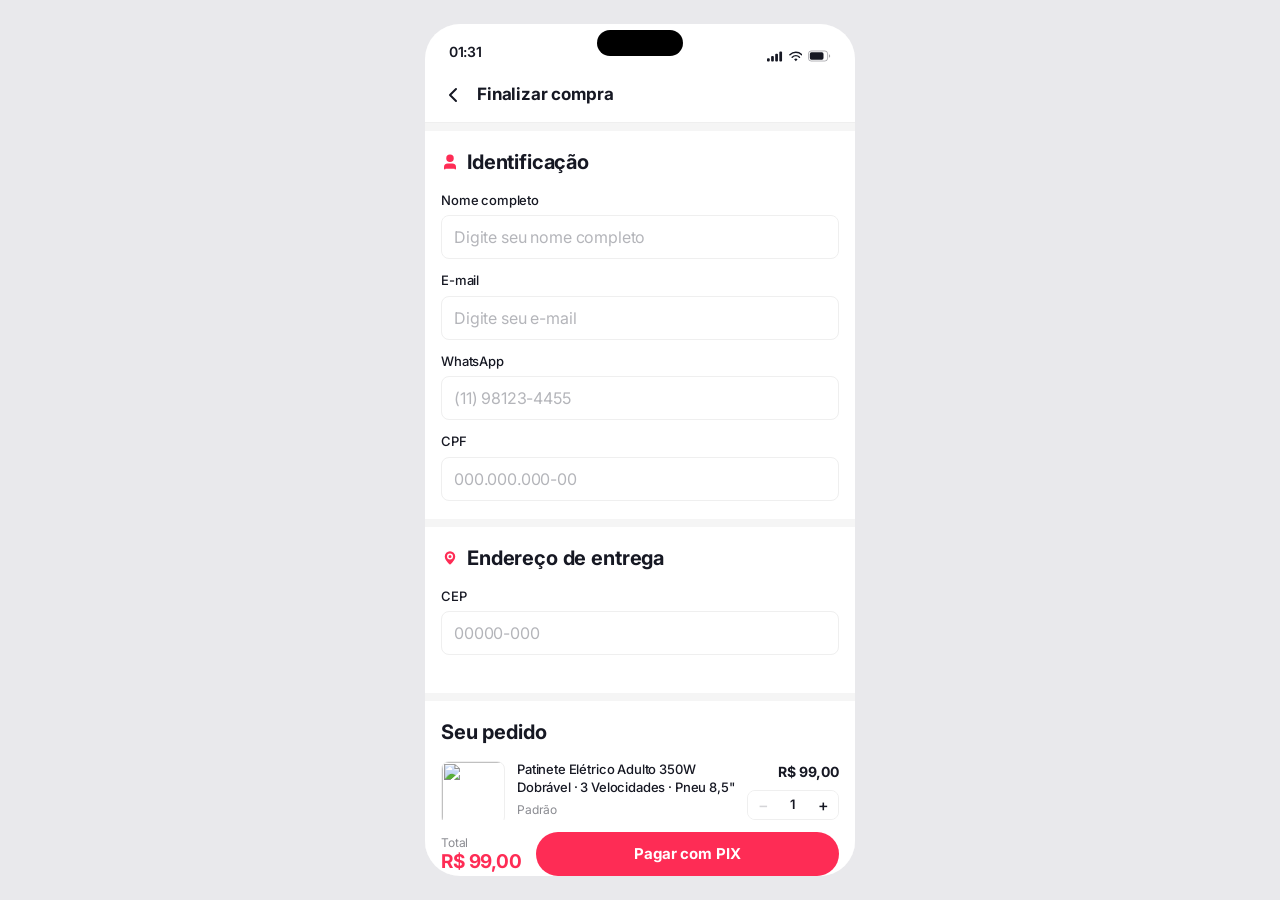
==== checkout.html @ 83845e24 "Add files via upload" ====
<!DOCTYPE html>
<html lang="pt-BR">
<head>
  <meta charset="UTF-8">
  <meta name="viewport" content="width=device-width, initial-scale=1.0, viewport-fit=cover">
  <meta name="theme-color" content="#ffffff">
  <title>Finalizar Compra - TikTok Shop</title>

  <link rel="preconnect" href="https://fonts.googleapis.com">
  <link rel="preconnect" href="https://fonts.gstatic.com" crossorigin>
  <link href="https://fonts.googleapis.com/css2?family=Inter:opsz,wght@14..32,400..800&display=swap" rel="stylesheet">

  <style>
    /* Tailwind CSS Embutido */
    @layer properties{@supports (((-webkit-hyphens:none)) and (not (margin-trim:inline))) or ((-moz-orient:inline) and (not (color:rgb(from red r g b)))){*,:before,:after,::backdrop{--tw-translate-x:0;--tw-translate-y:0;--tw-translate-z:0;--tw-rotate-x:initial;--tw-rotate-y:initial;--tw-rotate-z:initial;--tw-skew-x:initial;--tw-skew-y:initial;--tw-scroll-snap-strictness:proximity;--tw-space-y-reverse:0;--tw-divide-y-reverse:0;--tw-border-style:solid;--tw-gradient-position:initial;--tw-gradient-from:#0000;--tw-gradient-via:#0000;--tw-gradient-to:#0000;--tw-gradient-stops:initial;--tw-gradient-via-stops:initial;--tw-gradient-from-position:0%;--tw-gradient-via-position:50%;--tw-gradient-to-position:100%;--tw-leading:initial;--tw-font-weight:initial;--tw-tracking:initial;--tw-ordinal:initial;--tw-slashed-zero:initial;--tw-numeric-figure:initial;--tw-numeric-spacing:initial;--tw-numeric-fraction:initial;--tw-shadow:0 0 #0000;--tw-shadow-color:initial;--tw-shadow-alpha:100%;--tw-inset-shadow:0 0 #0000;--tw-inset-shadow-color:initial;--tw-inset-shadow-alpha:100%;--tw-ring-color:initial;--tw-ring-shadow:0 0 #0000;--tw-inset-ring-color:initial;--tw-ring-inset:initial;--tw-ring-offset-width:0px;--tw-ring-offset-color:#fff;--tw-ring-offset-shadow:0 0 #0000;--tw-outline-style:solid;--tw-blur:initial;--tw-brightness:initial;--tw-contrast:initial;--tw-grayscale:initial;--tw-hue-rotate:initial;--tw-invert:initial;--tw-opacity:initial;--tw-saturate:initial;--tw-sepia:initial;--tw-drop-shadow:initial;--tw-drop-shadow-color:initial;--tw-drop-shadow-alpha:100%;--tw-drop-shadow-size:initial}}}@layer theme{:root,:host{--font-sans:"Inter", -apple-system, BlinkMacSystemFont, "Segoe UI", Roboto, "Helvetica Neue", Arial, sans-serif;--font-mono:ui-monospace, SFMono-Regular, Menlo, Monaco, Consolas, "Liberation Mono", "Courier New", monospace;--color-black:#000;--color-white:#fff;--spacing:.25rem;--text-xs:.75rem;--text-xs--line-height:calc(1 / .75);--text-sm:.875rem;--text-sm--line-height:calc(1.25 / .875);--font-weight-normal:400;--font-weight-medium:500;--font-weight-semibold:600;--font-weight-bold:700;--font-weight-extrabold:800;--tracking-tight:-.025em;--tracking-wide:.025em;--leading-tight:1.25;--leading-snug:1.375;--leading-relaxed:1.625;--radius-sm:.25rem;--radius-md:.375rem;--radius-lg:.5rem;--radius-xl:.75rem;--radius-2xl:1rem;--default-transition-duration:.15s;--default-transition-timing-function:cubic-bezier(.4, 0, .2, 1);--default-font-family:var(--font-sans);--default-mono-font-family:var(--font-mono);--color-ink:#161823;--color-ink-soft:#56575f;--color-muted:#8a8b91;--color-faint:#b4b5ba;--color-line:#efefef;--color-canvas:#f5f5f5;--color-brand:#fe2c55;--color-brand-soft:#fff0f3;--color-brand-hot:#ff6b00;--color-cyan:#25f4ee;--color-shell:#e9e9ec;--color-teal:#12b5a0;--color-teal-deep:#0b7c6f;--color-gold:#ffbe00;--color-night:#121214;--color-night-soft:#1d1d20;--color-night-line:#2b2b2f;--color-night-muted:#a1a1a8;--color-night-warm:#1a1416;--color-control:#d5d5d8;--color-skeleton:#ececee;--color-brand-track:#ffe0e6;--color-pix:#32bcad;--color-relogio:#ffa726;--color-copiado:#00b159;--color-verde:#16a34a;--color-campo-ok:#eef4ff;--color-campo-ok-borda:#c7d7f5;--color-oferta-de:#9a9a9a;--color-selo:#007bff;--font-sistema:-apple-system, BlinkMacSystemFont, "Segoe UI", Roboto, Helvetica, Arial, sans-serif}}@layer base{*,:after,:before,::backdrop{box-sizing:border-box;border:0 solid;margin:0;padding:0}::file-selector-button{box-sizing:border-box;border:0 solid;margin:0;padding:0}html,:host{-webkit-text-size-adjust:100%;tab-size:4;line-height:1.5;font-family:var(--default-font-family,-apple-system, BlinkMacSystemFont, "Segoe UI", Roboto, "Helvetica Neue", "Noto Sans", Arial, sans-serif, "Apple Color Emoji", "Segoe UI Emoji", "Segoe UI Symbol", "Noto Color Emoji");font-feature-settings:var(--default-font-feature-settings,normal);font-variation-settings:var(--default-font-variation-settings,normal);-webkit-tap-highlight-color:transparent}hr{height:0;color:inherit;border-top-width:1px}abbr:where([title]){-webkit-text-decoration:underline dotted;text-decoration:underline dotted}h1,h2,h3,h4,h5,h6{font-size:inherit;font-weight:inherit}a{color:inherit;-webkit-text-decoration:inherit;text-decoration:inherit}b,strong{font-weight:bolder}code,kbd,samp,pre{font-family:var(--default-mono-font-family,ui-monospace, SFMono-Regular, Menlo, Monaco, Consolas, "Liberation Mono", "Courier New", monospace);font-size:1em}small{font-size:80%}sub,sup{vertical-align:baseline;font-size:75%;line-height:0;position:relative}sub{bottom:-.25em}sup{top:-.5em}table{text-indent:0;border-color:inherit;border-collapse:collapse}:-moz-focusring:where(:not(iframe)){outline:auto}progress{vertical-align:baseline}summary{display:list-item}ol,ul,menu{list-style:none}img,svg,video,canvas,audio,iframe,embed,object{vertical-align:middle;display:block}img,video{max-width:100%;height:auto}button,input,select,optgroup,textarea{font:inherit;font-feature-settings:inherit;font-variation-settings:inherit;letter-spacing:inherit;color:inherit;opacity:1;background-color:#0000;border-radius:0}::file-selector-button{font:inherit;font-feature-settings:inherit;font-variation-settings:inherit;letter-spacing:inherit;color:inherit;opacity:1;background-color:#0000;border-radius:0}:where(select:is([multiple],[size])) optgroup{font-weight:bolder}:where(select:is([multiple],[size])) optgroup option{padding-inline-start:20px}::file-selector-button{margin-inline-end:4px}::placeholder{opacity:1}@supports (not ((-webkit-appearance:-apple-pay-button))) or (contain-intrinsic-size:1px){::placeholder{color:currentcolor}@supports (color:color-mix(in lab, red, red)){::placeholder{color:color-mix(in oklab, currentcolor 50%, transparent)}}}textarea{resize:vertical}::-webkit-search-decoration{-webkit-appearance:none}::-webkit-date-and-time-value{min-height:1lh;text-align:inherit}::-webkit-datetime-edit{display:inline-flex}::-webkit-datetime-edit-fields-wrapper{padding:0}::-webkit-datetime-edit{padding-block:0}::-webkit-datetime-edit-year-field{padding-block:0}::-webkit-datetime-edit-month-field{padding-block:0}::-webkit-datetime-edit-day-field{padding-block:0}::-webkit-datetime-edit-hour-field{padding-block:0}::-webkit-datetime-edit-minute-field{padding-block:0}::-webkit-datetime-edit-second-field{padding-block:0}::-webkit-datetime-edit-millisecond-field{padding-block:0}::-webkit-datetime-edit-meridiem-field{padding-block:0}::-webkit-calendar-picker-indicator{line-height:1}:-moz-ui-invalid{box-shadow:none}button,input:where([type=button],[type=reset],[type=submit]){appearance:button}::file-selector-button{appearance:button}::-webkit-inner-spin-button{height:auto}::-webkit-outer-spin-button{height:auto}[hidden]:where(:not([hidden=until-found])){display:none!important}*{-webkit-tap-highlight-color:transparent}html{touch-action:manipulation}html,body,#root{height:100%}body{background:var(--color-shell);color:var(--color-ink);font-family:var(--font-sans);letter-spacing:-.011em;-webkit-font-smoothing:antialiased;overscroll-behavior-y:none;margin:0;font-size:14px}button{font:inherit;color:inherit;cursor:pointer;background:0 0;border:0;padding:0}input{font:inherit;color:inherit}img{background-color:var(--color-canvas);max-width:100%;display:block}}@layer components;@layer utilities{.pointer-events-none{pointer-events:none}.absolute{position:absolute}.relative{position:relative}.sticky{position:sticky}.inset-0{inset:0}.inset-x-0{inset-inline:0}.-top-4{top:calc(var(--spacing) * -4)}.top-0{top:0}.top-1\.5{top:calc(var(--spacing) * 1.5)}.top-1\/2{top:50%}.top-3{top:calc(var(--spacing) * 3)}.-right-3{right:calc(var(--spacing) * -3)}.right-0{right:0}.right-2{right:calc(var(--spacing) * 2)}.right-2\.5{right:calc(var(--spacing) * 2.5)}.right-3{right:calc(var(--spacing) * 3)}.right-4{right:calc(var(--spacing) * 4)}.bottom-0{bottom:0}.bottom-1\.5{bottom:calc(var(--spacing) * 1.5)}.bottom-2{bottom:calc(var(--spacing) * 2)}.bottom-2\.5{bottom:calc(var(--spacing) * 2.5)}.bottom-5{bottom:calc(var(--spacing) * 5)}.bottom-28{bottom:calc(var(--spacing) * 28)}.left-0{left:0}.left-1\.5{left:calc(var(--spacing) * 1.5)}.left-1\/2{left:50%}.left-2{left:calc(var(--spacing) * 2)}.left-2\.5{left:calc(var(--spacing) * 2.5)}.z-10{z-index:10}.z-20{z-index:20}.z-30{z-index:30}.z-40{z-index:40}.z-50{z-index:50}.z-\[60\]{z-index:60}.-mx-3{margin-inline:calc(var(--spacing) * -3)}.mx-auto{margin-inline:auto}.my-3\.5{margin-block:calc(var(--spacing) * 3.5)}.-mt-1\.5{margin-top:calc(var(--spacing) * -1.5)}.-mt-2{margin-top:calc(var(--spacing) * -2)}.mt-0\.5{margin-top:calc(var(--spacing) * .5)}.mt-1{margin-top:var(--spacing)}.mt-1\.5{margin-top:calc(var(--spacing) * 1.5)}.mt-2{margin-top:calc(var(--spacing) * 2)}.mt-2\.5{margin-top:calc(var(--spacing) * 2.5)}.mt-3{margin-top:calc(var(--spacing) * 3)}.mt-4{margin-top:calc(var(--spacing) * 4)}.mt-5{margin-top:calc(var(--spacing) * 5)}.mt-6{margin-top:calc(var(--spacing) * 6)}.mt-\[3px\]{margin-top:3px}.mt-\[5px\]{margin-top:5px}.mt-\[11px\]{margin-top:11px}.mt-px{margin-top:1px}.mr-6{margin-right:calc(var(--spacing) * 6)}.mr-px{margin-right:1px}.mb-0\.5{margin-bottom:calc(var(--spacing) * .5)}.mb-2{margin-bottom:calc(var(--spacing) * 2)}.mb-3{margin-bottom:calc(var(--spacing) * 3)}.mb-3\.5{margin-bottom:calc(var(--spacing) * 3.5)}.mb-4{margin-bottom:calc(var(--spacing) * 4)}.mb-\[3px\]{margin-bottom:3px}.mb-\[5px\]{margin-bottom:5px}.mb-\[11px\]{margin-bottom:11px}.mb-\[18px\]{margin-bottom:18px}.mb-\[22px\]{margin-bottom:22px}.-ml-1{margin-left:calc(var(--spacing) * -1)}.ml-1{margin-left:var(--spacing)}.ml-auto{margin-left:auto}.no-scrollbar{scrollbar-width:none}.no-scrollbar::-webkit-scrollbar{display:none}.line-clamp-1{-webkit-line-clamp:1;-webkit-box-orient:vertical;display:-webkit-box;overflow:hidden}.line-clamp-2{-webkit-line-clamp:2;-webkit-box-orient:vertical;display:-webkit-box;overflow:hidden}.line-clamp-3{-webkit-line-clamp:3;-webkit-box-orient:vertical;display:-webkit-box;overflow:hidden}.block{display:block}.flex{display:flex}.grid{display:grid}.hidden{display:none}.inline{display:inline}.inline-block{display:inline-block}.inline-flex{display:inline-flex}.aspect-square{aspect-ratio:1}.size-2\.5{width:calc(var(--spacing) * 2.5);height:calc(var(--spacing) * 2.5)}.size-3{width:calc(var(--spacing) * 3);height:calc(var(--spacing) * 3)}.size-3\.5{width:calc(var(--spacing) * 3.5);height:calc(var(--spacing) * 3.5)}.size-5{width:calc(var(--spacing) * 5);height:calc(var(--spacing) * 5)}.size-6{width:calc(var(--spacing) * 6);height:calc(var(--spacing) * 6)}.size-7{width:calc(var(--spacing) * 7);height:calc(var(--spacing) * 7)}.size-8{width:calc(var(--spacing) * 8);height:calc(var(--spacing) * 8)}.size-9{width:calc(var(--spacing) * 9);height:calc(var(--spacing) * 9)}.size-12{width:calc(var(--spacing) * 12);height:calc(var(--spacing) * 12)}.size-16{width:calc(var(--spacing) * 16);height:calc(var(--spacing) * 16)}.size-\[64px\]{width:64px;height:64px}.size-\[72px\]{width:72px;height:72px}.size-\[86px\]{width:86px;height:86px}.size-\[92px\]{width:92px;height:92px}.size-full{width:100%;height:100%}.h-tela{height:100dvh}@supports not (height:100dvh){.h-tela{height:100vh}}.h-1{height:var(--spacing)}.h-2{height:calc(var(--spacing) * 2)}.h-3{height:calc(var(--spacing) * 3)}.h-4{height:calc(var(--spacing) * 4)}.h-6{height:calc(var(--spacing) * 6)}.h-8{height:calc(var(--spacing) * 8)}.h-10{height:calc(var(--spacing) * 10)}.h-11{height:calc(var(--spacing) * 11)}.h-\[18px\]{height:18px}.h-\[26px\]{height:26px}.h-\[30px\]{height:30px}.h-\[44px\]{height:44px}.h-\[52px\]{height:52px}.h-\[124px\]{height:124px}.h-auto{height:auto}.h-full{height:100%}.h-px{height:1px}.max-h-full{max-height:100%}.min-h-0{min-height:0}.min-h-3\.5{min-height:calc(var(--spacing) * 3.5)}.min-h-full{min-height:100%}.w-1{width:var(--spacing)}.w-1\/3{width:33.3333%}.w-2\/5{width:40%}.w-3\.5{width:calc(var(--spacing) * 3.5)}.w-3\/5{width:60%}.w-4\/5{width:80%}.w-7{width:calc(var(--spacing) * 7)}.w-9{width:calc(var(--spacing) * 9)}.w-14{width:calc(var(--spacing) * 14)}.w-16{width:calc(var(--spacing) * 16)}.w-28{width:calc(var(--spacing) * 28)}.w-\[18px\]{width:18px}.w-\[30px\]{width:30px}.w-\[44\%\]{width:44%}.w-\[64\%\]{width:64%}.w-\[76px\]{width:76px}.w-\[84px\]{width:84px}.w-\[86px\]{width:86px}.w-\[104px\]{width:104px}.w-\[106px\]{width:106px}.w-\[112px\]{width:112px}.w-\[148px\]{width:148px}.w-auto{width:auto}.w-full{width:100%}.max-w-\[80\%\]{max-width:80%}.max-w-\[430px\]{max-width:430px}.min-w-0{min-width:0}.min-w-9{min-width:calc(var(--spacing) * 9)}.min-w-11{min-width:calc(var(--spacing) * 11)}.min-w-\[120px\]{min-width:120px}.flex-1{flex:1}.shrink-0{flex-shrink:0}.table-fixed{table-layout:fixed}.border-collapse{border-collapse:collapse}.-translate-x-1\/2{--tw-translate-x:calc(calc(1 / 2 * 100%) * -1);translate:var(--tw-translate-x) var(--tw-translate-y)}.-translate-x-full{--tw-translate-x:-100%;translate:var(--tw-translate-x) var(--tw-translate-y)}.-translate-y-1\/2{--tw-translate-y:calc(calc(1 / 2 * 100%) * -1);translate:var(--tw-translate-x) var(--tw-translate-y)}.rotate-180{rotate:180deg}.press{transition:transform .12s ease-out,opacity .12s ease-out}.press:active{opacity:.9;transform:scale(.97)}.press-soft{transition:transform .12s ease-out,opacity .12s ease-out}.press-soft:active{opacity:.94;transform:scale(.99)}.transform{transform:var(--tw-rotate-x,) var(--tw-rotate-y,) var(--tw-rotate-z,) var(--tw-skew-x,) var(--tw-skew-y,)}.animate-fade-in{animation:.2s ease-out fade-in}.animate-giro{animation:.9s linear infinite giro}.animate-sheet-in{animation:.26s cubic-bezier(.32,.72,0,1) sheet-in}.animate-shimmer{animation:1.4s infinite shimmer}.animate-toast-in{animation:.2s cubic-bezier(.32,.72,0,1) toast-in}.cursor-grab{cursor:grab}.touch-none{touch-action:none}.resize{resize:both}.snap-x{scroll-snap-type:x var(--tw-scroll-snap-strictness)}.snap-mandatory{--tw-scroll-snap-strictness:mandatory}.snap-center{scroll-snap-align:center}.grid-cols-2{grid-template-columns:repeat(2,minmax(0,1fr))}.flex-col{flex-direction:column}.flex-wrap{flex-wrap:wrap}.place-items-center{place-items:center}.items-baseline{align-items:baseline}.items-center{align-items:center}.items-end{align-items:flex-end}.items-start{align-items:flex-start}.items-stretch{align-items:stretch}.justify-between{justify-content:space-between}.justify-center{justify-content:center}.justify-end{justify-content:flex-end}.gap-0\.5{gap:calc(var(--spacing) * .5)}.gap-1{gap:var(--spacing)}.gap-1\.5{gap:calc(var(--spacing) * 1.5)}.gap-2{gap:calc(var(--spacing) * 2)}.gap-2\.5{gap:calc(var(--spacing) * 2.5)}.gap-3{gap:calc(var(--spacing) * 3)}.gap-3\.5{gap:calc(var(--spacing) * 3.5)}.gap-\[7px\]{gap:7px}.gap-\[13px\]{gap:13px}.gap-px{gap:1px}:where(.space-y-0\.5>:not(:last-child)){--tw-space-y-reverse:0;margin-block-start:calc(calc(var(--spacing) * .5) * var(--tw-space-y-reverse));margin-block-end:calc(calc(var(--spacing) * .5) * calc(1 - var(--tw-space-y-reverse)))}:where(.space-y-1\.5>:not(:last-child)){--tw-space-y-reverse:0;margin-block-start:calc(calc(var(--spacing) * 1.5) * var(--tw-space-y-reverse));margin-block-end:calc(calc(var(--spacing) * 1.5) * calc(1 - var(--tw-space-y-reverse)))}:where(.space-y-2>:not(:last-child)){--tw-space-y-reverse:0;margin-block-start:calc(calc(var(--spacing) * 2) * var(--tw-space-y-reverse));margin-block-end:calc(calc(var(--spacing) * 2) * calc(1 - var(--tw-space-y-reverse)))}:where(.space-y-2\.5>:not(:last-child)){--tw-space-y-reverse:0;margin-block-start:calc(calc(var(--spacing) * 2.5) * var(--tw-space-y-reverse));margin-block-end:calc(calc(var(--spacing) * 2.5) * calc(1 - var(--tw-space-y-reverse)))}:where(.space-y-3>:not(:last-child)){--tw-space-y-reverse:0;margin-block-start:calc(calc(var(--spacing) * 3) * var(--tw-space-y-reverse));margin-block-end:calc(calc(var(--spacing) * 3) * calc(1 - var(--tw-space-y-reverse)))}.gap-x-2{column-gap:calc(var(--spacing) * 2)}.gap-x-2\.5{column-gap:calc(var(--spacing) * 2.5)}.gap-y-4{row-gap:calc(var(--spacing) * 4)}:where(.divide-y>:not(:last-child)){--tw-divide-y-reverse:0;border-bottom-style:var(--tw-border-style);border-top-style:var(--tw-border-style);border-top-width:calc(1px * var(--tw-divide-y-reverse));border-bottom-width:calc(1px * calc(1 - var(--tw-divide-y-reverse)))}:where(.divide-line>:not(:last-child)){border-color:var(--color-line)}.truncate{text-overflow:ellipsis;white-space:nowrap;overflow:hidden}.overflow-hidden{overflow:hidden}.overflow-x-auto{overflow-x:auto}.overflow-x-hidden{overflow-x:hidden}.overflow-y-auto{overflow-y:auto}.overscroll-contain{overscroll-behavior:contain}.rounded{border-radius:.25rem}.rounded-\[3px\]{border-radius:3px}.rounded-\[5px\]{border-radius:5px}.rounded-\[10px\]{border-radius:10px}.rounded-\[14px\]{border-radius:14px}.rounded-full{border-radius:2147483647px}.rounded-lg{border-radius:var(--radius-lg)}.rounded-md{border-radius:var(--radius-md)}.rounded-sm{border-radius:var(--radius-sm)}.rounded-xl{border-radius:var(--radius-xl)}.rounded-t-2xl{border-top-left-radius:var(--radius-2xl);border-top-right-radius:var(--radius-2xl)}.rounded-br-lg{border-bottom-right-radius:var(--radius-lg)}.border{border-style:var(--tw-border-style);border-width:1px}.border-2{border-style:var(--tw-border-style);border-width:2px}.border-y{border-block-style:var(--tw-border-style);border-block-width:1px}.border-t{border-top-style:var(--tw-border-style);border-top-width:1px}.border-b{border-bottom-style:var(--tw-border-style);border-bottom-width:1px}.border-dashed{--tw-border-style:dashed;border-style:dashed}.border-brand{border-color:var(--color-brand)}.border-campo-ok-borda{border-color:var(--color-campo-ok-borda)}.border-control{border-color:var(--color-control)}.border-ink{border-color:var(--color-ink)}.border-line{border-color:var(--color-line)}.border-night-line{border-color:var(--color-night-line)}.bg-black{background-color:var(--color-black)}.bg-black\/5{background-color:#0000000d}@supports (color:color-mix(in lab, red, red)){.bg-black\/5{background-color:color-mix(in oklab, var(--color-black) 5%, transparent)}}.bg-black\/20{background-color:#0003}@supports (color:color-mix(in lab, red, red)){.bg-black\/20{background-color:color-mix(in oklab, var(--color-black) 20%, transparent)}}.bg-black\/40{background-color:#0006}@supports (color:color-mix(in lab, red, red)){.bg-black\/40{background-color:color-mix(in oklab, var(--color-black) 40%, transparent)}}.bg-black\/45{background-color:#00000073}@supports (color:color-mix(in lab, red, red)){.bg-black\/45{background-color:color-mix(in oklab, var(--color-black) 45%, transparent)}}.bg-black\/50{background-color:#00000080}@supports (color:color-mix(in lab, red, red)){.bg-black\/50{background-color:color-mix(in oklab, var(--color-black) 50%, transparent)}}.bg-black\/55{background-color:#0000008c}@supports (color:color-mix(in lab, red, red)){.bg-black\/55{background-color:color-mix(in oklab, var(--color-black) 55%, transparent)}}.bg-black\/80{background-color:#000c}@supports (color:color-mix(in lab, red, red)){.bg-black\/80{background-color:color-mix(in oklab, var(--color-black) 80%, transparent)}}.bg-brand{background-color:var(--color-brand)}.bg-brand-soft{background-color:var(--color-brand-soft)}.bg-brand-track{background-color:var(--color-brand-track)}.bg-campo-ok{background-color:var(--color-campo-ok)}.bg-canvas{background-color:var(--color-canvas)}.bg-copiado{background-color:var(--color-copiado)}.bg-cyan{background-color:var(--color-cyan)}.bg-ink{background-color:var(--color-ink)}.bg-ink\/90{background-color:#161823e6}@supports (color:color-mix(in lab, red, red)){.bg-ink\/90{background-color:color-mix(in oklab, var(--color-ink) 90%, transparent)}}.bg-line{background-color:var(--color-line)}.bg-night{background-color:var(--color-night)}.bg-night-soft{background-color:var(--color-night-soft)}.bg-night-warm{background-color:var(--color-night-warm)}.bg-relogio{background-color:var(--color-relogio)}.bg-shell{background-color:var(--color-shell)}.bg-skeleton{background-color:var(--color-skeleton)}.bg-teal{background-color:var(--color-teal)}.bg-teal-deep\/90{background-color:#0b7c6fe6}@supports (color:color-mix(in lab, red, red)){.bg-teal-deep\/90{background-color:color-mix(in oklab, var(--color-teal-deep) 90%, transparent)}}.bg-transparent{background-color:#0000}.bg-white{background-color:var(--color-white)}.bg-white\/15{background-color:#ffffff26}@supports (color:color-mix(in lab, red, red)){.bg-white\/15{background-color:color-mix(in oklab, var(--color-white) 15%, transparent)}}.bg-white\/50{background-color:#ffffff80}@supports (color:color-mix(in lab, red, red)){.bg-white\/50{background-color:color-mix(in oklab, var(--color-white) 50%, transparent)}}.bg-white\/85{background-color:#ffffffd9}@supports (color:color-mix(in lab, red, red)){.bg-white\/85{background-color:color-mix(in oklab, var(--color-white) 85%, transparent)}}.bg-white\/90{background-color:#ffffffe6}@supports (color:color-mix(in lab, red, red)){.bg-white\/90{background-color:color-mix(in oklab, var(--color-white) 90%, transparent)}}.bg-gradient-to-r{--tw-gradient-position:to right in oklab;background-image:linear-gradient(var(--tw-gradient-stops))}.bg-gradient-to-t{--tw-gradient-position:to top in oklab;background-image:linear-gradient(var(--tw-gradient-stops))}.from-black\/70{--tw-gradient-from:#000000b3}@supports (color:color-mix(in lab, red, red)){.from-black\/70{--tw-gradient-from:color-mix(in oklab, var(--color-black) 70%, transparent)}}.from-black\/70{--tw-gradient-stops:var(--tw-gradient-via-stops,var(--tw-gradient-position), var(--tw-gradient-from) var(--tw-gradient-from-position), var(--tw-gradient-to) var(--tw-gradient-to-position))}.from-brand-hot{--tw-gradient-from:var(--color-brand-hot);--tw-gradient-stops:var(--tw-gradient-via-stops,var(--tw-gradient-position), var(--tw-gradient-from) var(--tw-gradient-from-position), var(--tw-gradient-to) var(--tw-gradient-to-position))}.from-night-warm{--tw-gradient-from:var(--color-night-warm);--tw-gradient-stops:var(--tw-gradient-via-stops,var(--tw-gradient-position), var(--tw-gradient-from) var(--tw-gradient-from-position), var(--tw-gradient-to) var(--tw-gradient-to-position))}.from-transparent{--tw-gradient-from:transparent;--tw-gradient-stops:var(--tw-gradient-via-stops,var(--tw-gradient-position), var(--tw-gradient-from) var(--tw-gradient-from-position), var(--tw-gradient-to) var(--tw-gradient-to-position))}.via-night-warm\/95{--tw-gradient-via:#1a1416f2}@supports (color:color-mix(in lab, red, red)){.via-night-warm\/95{background-color:color-mix(in oklab, var(--color-night-warm) 95%, transparent)}}.via-night-warm\/95{--tw-gradient-via-stops:var(--tw-gradient-position), var(--tw-gradient-from) var(--tw-gradient-from-position), var(--tw-gradient-via) var(--tw-gradient-via-position), var(--tw-gradient-to) var(--tw-gradient-to-position);--tw-gradient-stops:var(--tw-gradient-via-stops)}.via-white\/10{--tw-gradient-via:#ffffff1a}@supports (color:color-mix(in lab, red, red)){.via-white\/10{background-color:color-mix(in oklab, var(--color-white) 10%, transparent)}}.via-white\/10{--tw-gradient-via-stops:var(--tw-gradient-position), var(--tw-gradient-from) var(--tw-gradient-from-position), var(--tw-gradient-via) var(--tw-gradient-via-position), var(--tw-gradient-to) var(--tw-gradient-to-position);--tw-gradient-stops:var(--tw-gradient-via-stops)}.via-white\/70{--tw-gradient-via:#ffffffb3}@supports (color:color-mix(in lab, red, red)){.bg-white\/70{background-color:color-mix(in oklab, var(--color-white) 70%, transparent)}}.via-white\/70{--tw-gradient-via-stops:var(--tw-gradient-position), var(--tw-gradient-from) var(--tw-gradient-from-position), var(--tw-gradient-via) var(--tw-gradient-via-position), var(--tw-gradient-to) var(--tw-gradient-to-position);--tw-gradient-stops:var(--tw-gradient-via-stops)}.to-brand{--tw-gradient-to:var(--color-brand);--tw-gradient-stops:var(--tw-gradient-via-stops,var(--tw-gradient-position), var(--tw-gradient-from) var(--tw-gradient-from-position), var(--tw-gradient-to) var(--tw-gradient-to-position))}.to-transparent{--tw-gradient-to:transparent;--tw-gradient-stops:var(--tw-gradient-via-stops,var(--tw-gradient-position), var(--tw-gradient-from) var(--tw-gradient-from-position), var(--tw-gradient-to) var(--tw-gradient-to-position))}.fill-brand{fill:var(--color-brand)}.fill-pix{fill:var(--color-pix)}.fill-selo{fill:var(--color-selo)}.object-contain{object-fit:contain}.object-cover{object-fit:cover}.p-2\.5{padding:calc(var(--spacing) * 2.5)}.p-3\.5{padding:calc(var(--spacing) * 3.5)}.p-4{padding:calc(var(--spacing) * 4)}.p-\[15px\]{padding:15px}.px-1{padding-inline:var(--spacing)}.px-1\.5{padding-inline:calc(var(--spacing) * 1.5)}.px-2{padding-inline:calc(var(--spacing) * 2)}.px-2\.5{padding-inline:calc(var(--spacing) * 2.5)}.px-3{padding-inline:calc(var(--spacing) * 3)}.px-3\.5{padding-inline:calc(var(--spacing) * 3.5)}.px-4{padding-inline:calc(var(--spacing) * 4)}.px-6{padding-inline:calc(var(--spacing) * 6)}.px-8{padding-inline:calc(var(--spacing) * 8)}.px-\[26px\]{padding-inline:26px}.py-0\.5{padding-block:calc(var(--spacing) * .5)}.py-1{padding-block:var(--spacing)}.py-1\.5{padding-block:calc(var(--spacing) * 1.5)}.py-2{padding-block:calc(var(--spacing) * 2)}.py-2\.5{padding-block:calc(var(--spacing) * 2.5)}.py-3{padding-block:calc(var(--spacing) * 3)}.py-3\.5{padding-block:calc(var(--spacing) * 3.5)}.py-4{padding-block:calc(var(--spacing) * 4)}.py-8{padding-block:calc(var(--spacing) * 8)}.py-\[3px\]{padding-block:3px}.py-\[13px\]{padding-block:13px}.py-\[18px\]{padding-block:18px}.py-\[22px\]{padding-block:22px}.py-px{padding-block:1px}.pt-1{padding-top:var(--spacing)}.pt-1\.5{padding-top:calc(var(--spacing) * 1.5)}.pt-2{padding-top:calc(var(--spacing) * 2)}.pt-2\.5{padding-top:calc(var(--spacing) * 2.5)}.pt-3{padding-top:calc(var(--spacing) * 3)}.pt-3\.5{padding-top:calc(var(--spacing) * 3.5)}.pt-4{padding-top:calc(var(--spacing) * 4)}.pt-5{padding-top:calc(var(--spacing) * 5)}.pt-12{padding-top:calc(var(--spacing) * 12)}.pr-9{padding-right:calc(var(--spacing) * 9)}.pb-1{padding-bottom:var(--spacing)}.pb-1\.5{padding-bottom:calc(var(--spacing) * 1.5)}.pb-2\.5{padding-bottom:calc(var(--spacing) * 2.5)}.pb-3{padding-bottom:calc(var(--spacing) * 3)}.pb-4{padding-bottom:calc(var(--spacing) * 4)}.pb-6{padding-bottom:calc(var(--spacing) * 6)}.pb-\[18px\]{padding-bottom:18px}.pb-\[26px\]{padding-bottom:26px}.pb-safe{padding-bottom:env(safe-area-inset-bottom,0px)}.text-center{text-align:center}.text-left{text-align:left}.text-right{text-align:right}.align-middle{vertical-align:middle}.font-sistema{font-family:var(--font-sistema)}.text-sm{font-size:var(--text-sm);line-height:var(--tw-leading,var(--text-sm--line-height))}.text-xs{font-size:var(--text-xs);line-height:var(--tw-leading,var(--text-xs--line-height))}.text-\[9\.5px\]{font-size:9.5px}.text-\[9px\]{font-size:9px}.text-\[10\.5px\]{font-size:10.5px}.text-\[10px\]{font-size:10px}.text-\[11\.5px\]{font-size:11.5px}.text-\[11px\]{font-size:11px}.text-\[12\.5px\]{font-size:12.5px}.text-\[12px\]{font-size:12px}.text-\[13\.5px\]{font-size:13.5px}.text-\[13px\]{font-size:13px}.text-\[14\.5px\]{font-size:14.5px}.text-\[14px\]{font-size:14px}.text-\[15px\]{font-size:15px}.text-\[16px\]{font-size:16px}.text-\[17px\]{font-size:17px}.text-\[18px\]{font-size:18px}.text-\[19px\]{font-size:19px}.text-\[20px\]{font-size:20px}.text-\[21px\]{font-size:21px}.text-\[24px\]{font-size:24px}.text-\[30px\]{font-size:30px}.text-\[52px\]{font-size:52px}.leading-\[1\.35\]{--tw-leading:1.35;line-height:1.35}.leading-none{--tw-leading:1;line-height:1}.leading-relaxed{--tw-leading:var(--leading-relaxed);line-height:var(--leading-relaxed)}.leading-snug{--tw-leading:var(--leading-snug);line-height:var(--leading-snug)}.leading-tight{--tw-leading:var(--leading-tight);line-height:var(--leading-tight)}.font-bold{--tw-font-weight:var(--font-weight-bold);font-weight:var(--font-weight-bold)}.font-extrabold{--tw-font-weight:var(--font-weight-extrabold);font-weight:var(--font-weight-extrabold)}.font-medium{--tw-font-weight:var(--font-weight-medium);font-weight:var(--font-weight-medium)}.font-normal{--tw-font-weight:var(--font-weight-normal);font-weight:var(--font-weight-normal)}.font-semibold{--tw-font-weight:var(--font-weight-semibold);font-weight:var(--font-weight-semibold)}.tracking-tight{--tw-tracking:var(--tracking-tight);letter-spacing:var(--tracking-tight)}.tracking-wide{--tw-tracking:var(--tracking-wide);letter-spacing:var(--tracking-wide)}.text-wrap{text-wrap:wrap}.whitespace-nowrap{white-space:nowrap}.whitespace-pre-line{white-space:pre-line}.text-brand{color:var(--color-brand)}.text-faint{color:var(--color-faint)}.text-gold{color:var(--color-gold)}.text-ink{color:var(--color-ink)}.text-ink-soft{color:var(--color-ink-soft)}.text-line{color:var(--color-line)}.text-muted{color:var(--color-muted)}.text-night{color:var(--color-night)}.text-night-muted{color:var(--color-night-muted)}.text-oferta-de{color:var(--color-oferta-de)}.text-teal{color:var(--color-teal)}.text-verde{color:var(--color-verde)}.text-white{color:var(--color-white)}.text-white\/50{color:#ffffff80}@supports (color:color-mix(in lab, red, red)){.text-white\/50{color:color-mix(in oklab, var(--color-white) 50%, transparent)}}.text-white\/80{color:#fffc}@supports (color:color-mix(in lab, red, red)){.text-white\/80{color:color-mix(in oklab, var(--color-white) 80%, transparent)}}.text-white\/85{color:#ffffffd9}@supports (color:color-mix(in lab, red, red)){.text-white\/85{color:color-mix(in oklab, var(--color-white) 85%, transparent)}}.italic{font-style:italic}.tabular-nums{--tw-numeric-spacing:tabular-nums;font-variant-numeric:var(--tw-ordinal,) var(--tw-slashed-zero,) var(--tw-numeric-figure,) var(--tw-numeric-spacing,) var(--tw-numeric-fraction,)}.line-through{text-decoration-line:line-through}.accent-brand{accent-color:var(--color-brand)}.opacity-\[0\.14\]{opacity:.14}.shadow-\[0_-2px_12px_rgba\(0\,0\,0\,0\.08\)\]{--tw-shadow:0 -2px 12px var(--tw-shadow-color,#00000014);box-shadow:var(--tw-inset-shadow), var(--tw-inset-ring-shadow), var(--tw-ring-offset-shadow), var(--tw-ring-shadow), var(--tw-shadow)}.shadow-\[0_1px_5px_rgba\(0\,0\,0\,0\.06\)\]{--tw-shadow:0 1px 5px var(--tw-shadow-color,#0000000f);box-shadow:var(--tw-inset-shadow), var(--tw-inset-ring-shadow), var(--tw-ring-offset-shadow), var(--tw-ring-shadow), var(--tw-shadow)}.shadow-\[0_4px_14px_rgba\(254\,44\,85\,0\.35\)\]{--tw-shadow:0 4px 14px var(--tw-shadow-color,#fe2c5559);box-shadow:var(--tw-inset-shadow), var(--tw-inset-ring-shadow), var(--tw-ring-offset-shadow), var(--tw-ring-shadow), var(--tw-shadow)}.shadow-\[0_4px_16px_rgba\(0\,0\,0\,0\.05\)\]{--tw-shadow:0 4px 16px var(--tw-shadow-color,#0000000d);box-shadow:var(--tw-inset-shadow), var(--tw-inset-ring-shadow), var(--tw-ring-offset-shadow), var(--tw-ring-shadow), var(--tw-shadow)}.shadow-lg{--tw-shadow:0 10px 15px -3px var(--tw-shadow-color,#0000001a), 0 4px 6px -4px var(--tw-shadow-color,#0000001a);box-shadow:var(--tw-inset-shadow), var(--tw-inset-ring-shadow), var(--tw-ring-offset-shadow), var(--tw-ring-shadow), var(--tw-shadow)}.shadow-sm{--tw-shadow:0 1px 3px 0 var(--tw-shadow-color,#0000001a), 0 1px 2px -1px var(--tw-shadow-color,#0000001a);box-shadow:var(--tw-inset-shadow), var(--tw-inset-ring-shadow), var(--tw-ring-offset-shadow), var(--tw-ring-shadow), var(--tw-shadow)}.ring-1{--tw-ring-shadow:var(--tw-ring-inset,) 0 0 0 calc(1px + var(--tw-ring-offset-width)) var(--tw-ring-color,currentcolor);box-shadow:var(--tw-inset-shadow), var(--tw-inset-ring-shadow), var(--tw-ring-offset-shadow), var(--tw-ring-shadow), var(--tw-shadow)}.ring-black\/10{--tw-ring-color:#0000001a}@supports (color:color-mix(in lab, red, red)){.ring-black\/10{--tw-ring-color:color-mix(in oklab, var(--color-black) 10%, transparent)}}.outline{outline-style:var(--tw-outline-style);outline-width:1px}.filter{filter:var(--tw-blur,) var(--tw-brightness,) var(--tw-contrast,) var(--tw-grayscale,) var(--tw-hue-rotate,) var(--tw-invert,) var(--tw-saturate,) var(--tw-sepia,) var(--tw-drop-shadow,)}.transition{transition-property:color,background-color,border-color,outline-color,text-decoration-color,fill,stroke,--tw-gradient-from,--tw-gradient-via,--tw-gradient-to,opacity,box-shadow,transform,translate,scale,rotate,filter,-webkit-backdrop-filter,backdrop-filter,display,content-visibility,overlay,pointer-events;transition-timing-function:var(--tw-ease,var(--default-transition-timing-function));transition-duration:var(--tw-duration,var(--default-transition-duration))}.transition-all{transition-property:all;transition-timing-function:var(--tw-ease,var(--default-transition-timing-function));transition-duration:var(--tw-duration,var(--default-transition-duration))}.transition-colors{transition-property:color,background-color,border-color,outline-color,text-decoration-color,fill,stroke,--tw-gradient-from,--tw-gradient-via,--tw-gradient-to;transition-timing-function:var(--tw-ease,var(--default-transition-timing-function));transition-duration:var(--tw-duration,var(--default-transition-duration))}.transition-transform{transition-property:transform,translate,scale,rotate;transition-timing-function:var(--tw-ease,var(--default-transition-timing-function));transition-duration:var(--tw-duration,var(--default-transition-duration))}.outline-none{--tw-outline-style:none;outline-style:none}.select-none{-webkit-user-select:none;user-select:none}.bg-aguardando{background:linear-gradient(120deg,#ffe9ec 0%,#f3f5f0 55%,#e7f5ef 100%)}.placeholder\:text-faint::placeholder{color:var(--color-faint)}.last\:mb-0:last-child{margin-bottom:0}.last\:border-0:last-child{border-style:var(--tw-border-style);border-width:0}@media (hover:hover){.hover\:bg-black\/60:hover{background-color:#0009}@supports (color:color-mix(in lab, red, red)){.hover\:bg-black\/60:hover{background-color:color-mix(in oklab, var(--color-black) 60%, transparent)}}}.focus\:border-brand:focus{border-color:var(--color-brand)}.active\:cursor-grabbing:active{cursor:grabbing}.disabled\:bg-canvas:disabled{background-color:var(--color-canvas)}.disabled\:text-control:disabled{color:var(--color-control)}.disabled\:text-muted:disabled{color:var(--color-muted)}.disabled\:opacity-60:disabled{opacity:.6}@media (width>=40rem){.sm\:flex{display:flex}.sm\:h-\[900px\]{height:900px}.sm\:max-h-\[calc\(100dvh-3rem\)\]{max-height:calc(100dvh - 3rem)}.sm\:rounded-\[2\.2rem\]{border-radius:2.2rem}.sm\:py-6{padding-block:calc(var(--spacing) * 6)}.sm\:shadow-\[0_20px_60px_rgba\(0\,0\,0\,0\.25\)\]{--tw-shadow:0 20px 60px var(--tw-shadow-color,#00000040);box-shadow:var(--tw-inset-shadow), var(--tw-inset-ring-shadow), var(--tw-ring-offset-shadow), var(--tw-ring-shadow), var(--tw-shadow)}.sm\:ring-1{--tw-ring-shadow:var(--tw-ring-inset,) 0 0 0 calc(1px + var(--tw-ring-offset-width)) var(--tw-ring-color,currentcolor);box-shadow:var(--tw-inset-shadow), var(--tw-inset-ring-shadow), var(--tw-ring-offset-shadow), var(--tw-ring-shadow), var(--tw-shadow)}.sm\:ring-black\/10{--tw-ring-color:#0000001a}@supports (color:color-mix(in lab, red, red)){.sm\:ring-black\/10{--tw-ring-color:color-mix(in oklab, var(--color-black) 10%, transparent)}}}@media (pointer:fine){.pointer-fine\:flex{display:flex}}}@keyframes shimmer{to{transform:translate(100%)}}@keyframes sheet-in{0%{transform:translateY(100%)}to{transform:translateY(0)}}@keyframes fade-in{0%{opacity:0}to{opacity:1}}@keyframes toast-in{0%{opacity:0;transform:translate(-50%,8px)scale(.96)}to{opacity:1;transform:translate(-50%)scale(1)}}@keyframes pulse-live{0%,to{opacity:1}50%{opacity:.35}}@keyframes giro{to{transform:rotate(360deg)}}@keyframes toast-in{0%{opacity:0;transform:translate(-50%,8px)scale(.96)}to{opacity:1;transform:translate(-50%)scale(1)}}@media (prefers-reduced-motion:reduce){*,:before,:after{scroll-behavior:auto!important;transition-duration:.01ms!important;animation-duration:.01ms!important;animation-iteration-count:1!important}}@property --tw-translate-x{syntax:"*";inherits:false;initial-value:0}@property --tw-translate-y{syntax:"*";inherits:false;initial-value:0}@property --tw-translate-z{syntax:"*";inherits:false;initial-value:0}@property --tw-rotate-x{syntax:"*";inherits:false}@property --tw-rotate-y{syntax:"*";inherits:false}@property --tw-rotate-z{syntax:"*";inherits:false}@property --tw-skew-x{syntax:"*";inherits:false}@property --tw-skew-y{syntax:"*";inherits:false}@property --tw-scroll-snap-strictness{syntax:"*";inherits:false;initial-value:proximity}@property --tw-space-y-reverse{syntax:"*";inherits:false;initial-value:0}@property --tw-divide-y-reverse{syntax:"*";inherits:false;initial-value:0}@property --tw-border-style{syntax:"*";inherits:false;initial-value:solid}@property --tw-gradient-position{syntax:"*";inherits:false}@property --tw-gradient-from{syntax:"<color>";inherits:false;initial-value:#0000}@property --tw-gradient-via{syntax:"<color>";inherits:false;initial-value:#0000}@property --tw-gradient-to{syntax:"<color>";inherits:false;initial-value:#0000}@property --tw-gradient-stops{syntax:"*";inherits:false}@property --tw-gradient-via-stops{syntax:"*";inherits:false}@property --tw-gradient-from-position{syntax:"<length-percentage>";inherits:false;initial-value:0%}@property --tw-gradient-via-position{syntax:"<length-percentage>";inherits:false;initial-value:50%}@property --tw-gradient-to-position{syntax:"<length-percentage>";inherits:false;initial-value:100%}@property --tw-leading{syntax:"*";inherits:false}@property --tw-font-weight{syntax:"*";inherits:false}@property --tw-tracking{syntax:"*";inherits:false}@property --tw-ordinal{syntax:"*";inherits:false}@property --tw-slashed-zero{syntax:"*";inherits:false}@property --tw-numeric-figure{syntax:"*";inherits:false}@property --tw-numeric-spacing{syntax:"*";inherits:false}@property --tw-numeric-fraction{syntax:"*";inherits:false}@property --tw-shadow{syntax:"*";inherits:false;initial-value:0 0 #0000}@property --tw-shadow-color{syntax:"*";inherits:false}@property --tw-shadow-alpha{syntax:"<percentage>";inherits:false;initial-value:100%}@property --tw-inset-shadow{syntax:"*";inherits:false;initial-value:0 0 #0000}@property --tw-inset-shadow-color{syntax:"*";inherits:false;initial-value:100%}@property --tw-inset-shadow-alpha{syntax:"<percentage>";inherits:false;initial-value:100%}@property --tw-ring-color{syntax:"*";inherits:false}@property --tw-ring-shadow{syntax:"*";inherits:false;initial-value:0 0 #0000}@property --tw-inset-ring-color{syntax:"*";inherits:false;initial-value:0 0 #0000}@property --tw-ring-inset{syntax:"*";inherits:false}@property --tw-ring-offset-width{syntax:"*";inherits:false;initial-value:0px}@property --tw-ring-offset-color{syntax:"*";inherits:false;initial-value:#fff}@property --tw-ring-offset-shadow{syntax:"*";inherits:false;initial-value:0 0 #0000}@property --tw-outline-style{syntax:"*";inherits:false;initial-value:solid}@property --tw-blur{syntax:"*";inherits:false;initial-value:0}@property --tw-brightness{syntax:"*";inherits:false;initial-value:0}@property --tw-contrast{syntax:"*";inherits:false;initial-value:0}@property --tw-grayscale{syntax:"*";inherits:false;initial-value:0}@property --tw-hue-rotate{syntax:"*";inherits:false;initial-value:0}@property --tw-invert{syntax:"*";inherits:false;initial-value:0}@property --tw-saturate{syntax:"*";inherits:false;initial-value:0}@property --tw-sepia{syntax:"*";inherits:false;initial-value:0}@property --tw-drop-shadow{syntax:"*";inherits:false;initial-value:0}@property --tw-drop-shadow-color{syntax:"*";inherits:false;initial-value:100%}@property --tw-drop-shadow-alpha{syntax:"*";inherits:false;initial-value:100%}@property --tw-drop-shadow-size{syntax:"*";inherits:false;initial-value:0 0 #0000}
  </style>
</head>
<body>

<div id="root">
  <div class="flex min-h-full justify-center overflow-x-hidden sm:py-6">
    <div class="relative flex h-tela w-full min-w-0 max-w-[430px] flex-col overflow-hidden bg-canvas sm:h-[900px] sm:max-h-[calc(100dvh-3rem)] sm:rounded-[2.2rem] sm:shadow-[0_20px_60px_rgba(0,0,0,0.25)] sm:ring-1 sm:ring-black/10">

      <!-- Barra de status -->
      <div class="relative z-50 hidden h-[44px] shrink-0 select-none items-end justify-between bg-white px-6 pb-1.5 text-ink sm:flex">
        <span id="relogio" class="w-16 text-[14px] font-semibold tracking-tight">--:--</span>
        <span class="absolute left-1/2 top-1.5 h-[26px] w-[86px] -translate-x-1/2 rounded-full bg-black"></span>
        <span class="flex w-16 items-center justify-end gap-1.5">
          <svg width="17" height="11" viewBox="0 0 17 11" fill="currentColor"><rect x="0" y="7.5" width="3" height="3.5" rx="1"/><rect x="4.5" y="5" width="3" height="6" rx="1"/><rect x="9" y="2.5" width="3" height="8.5" rx="1"/><rect x="13.5" y="0" width="3" height="11" rx="1"/></svg>
          <svg width="15" height="11" viewBox="0 0 15 11" fill="currentColor"><path d="M7.5 10.6 5.6 8.4a3 3 0 0 1 3.8 0L7.5 10.6Z"/><path d="M3.5 6.3a6 6 0 0 1 8 0" stroke="currentColor" stroke-width="1.6" stroke-linecap="round" fill="none"/><path d="M1 3.5a9.5 9.5 0 0 1 13 0" stroke="currentColor" stroke-width="1.6" stroke-linecap="round" fill="none"/></svg>
          <svg width="25" height="12" viewBox="0 0 25 12"><rect x="0.5" y="0.5" width="21" height="11" rx="3" fill="none" stroke="currentColor" stroke-opacity="0.35"/><rect x="2" y="2" width="15" height="8" rx="1.8" fill="currentColor"/><path d="M23 4v4a2.2 2.2 0 0 0 0-4Z" fill="currentColor" fill-opacity="0.4"/></svg>
        </span>
      </div>

      <main class="relative min-h-0 flex-1">
        <div class="relative flex h-full flex-col bg-canvas">

          <!-- Cabeçalho -->
          <header class="z-30 flex shrink-0 items-center gap-3 border-b border-line bg-white px-4 py-3.5">
            <button aria-label="Voltar" class="press" onclick="window.location.href='index.html'">
              <svg xmlns="http://www.w3.org/2000/svg" width="24" height="24" viewBox="0 0 24 24" fill="none" stroke="currentColor" stroke-width="2" stroke-linecap="round" stroke-linejoin="round"><path d="m15 18-6-6 6-6"/></svg>
            </button>
            <h1 class="text-[17px] font-bold">Finalizar compra</h1>
          </header>

          <!-- Área rolável -->
          <div class="no-scrollbar flex-1 overflow-y-auto overscroll-contain pb-3">

            <!-- Identificação -->
            <section class="mt-2 bg-white px-4 pt-4 pb-[18px]">
              <h2 class="mb-3.5 flex items-center gap-2 text-[20px] font-bold">
                <svg xmlns="http://www.w3.org/2000/svg" width="18" height="18" viewBox="0 0 24 24" fill="none" stroke="currentColor" stroke-width="2" stroke-linecap="round" stroke-linejoin="round" class="fill-brand text-brand"><path d="M19 21v-2a4 4 0 0 0-4-4H9a4 4 0 0 0-4 4v2"/><circle cx="12" cy="7" r="4"/></svg>
                Identificação
              </h2>
              <div class="space-y-3">
                <label class="block">
                  <span class="mb-[5px] block text-[13px] font-medium">Nome completo</span>
                  <span class="relative block">
                    <input autocomplete="name" placeholder="Digite seu nome completo" class="h-11 w-full rounded-lg border px-3 text-[16px] outline-none transition-colors placeholder:text-faint focus:border-brand disabled:bg-canvas disabled:text-muted border-line bg-white" value="" name="nome">
                  </span>
                </label>
                <label class="block">
                  <span class="mb-[5px] block text-[13px] font-medium">E-mail</span>
                  <span class="relative block">
                    <input inputmode="email" autocomplete="email" placeholder="Digite seu e-mail" class="h-11 w-full rounded-lg border px-3 text-[16px] outline-none transition-colors placeholder:text-faint focus:border-brand disabled:bg-canvas disabled:text-muted border-line bg-white" type="email" value="" name="email">
                  </span>
                </label>
                <label class="block">
                  <span class="mb-[5px] block text-[13px] font-medium">WhatsApp</span>
                  <span class="relative block">
                    <input inputmode="tel" autocomplete="tel-national" placeholder="(11) 98123-4455" class="h-11 w-full rounded-lg border px-3 text-[16px] outline-none transition-colors placeholder:text-faint focus:border-brand disabled:bg-canvas disabled:text-muted border-line bg-white" type="tel" value="" name="telefone" id="telefone">
                  </span>
                </label>
                <label class="block">
                  <span class="mb-[5px] block text-[13px] font-medium">CPF</span>
                  <span class="relative block">
                    <input inputmode="numeric" autocomplete="off" placeholder="000.000.000-00" maxlength="14" class="h-11 w-full rounded-lg border px-3 text-[16px] outline-none transition-colors placeholder:text-faint focus:border-brand disabled:bg-canvas disabled:text-muted border-line bg-white" value="" name="cpf" id="cpf">
                  </span>
                </label>
              </div>
            </section>

            <!-- Endereço -->
            <section class="mt-2 bg-white px-4 pt-4 pb-[18px]">
              <h2 class="mb-3.5 flex items-center gap-2 text-[20px] font-bold">
                <svg xmlns="http://www.w3.org/2000/svg" width="18" height="18" viewBox="0 0 24 24" fill="none" stroke="currentColor" stroke-width="2" stroke-linecap="round" stroke-linejoin="round" class="fill-brand text-white"><path d="M20 10c0 4.993-5.539 10.193-7.399 11.799a1 1 0 0 1-1.202 0C9.539 20.193 4 14.993 4 10a8 8 0 0 1 16 0"/><circle cx="12" cy="10" r="3"/></svg>
                Endereço de entrega
              </h2>
              <label class="block">
                <span class="mb-[5px] block text-[13px] font-medium">CEP</span>
                <span class="relative block">
                  <input inputmode="numeric" autocomplete="postal-code" placeholder="00000-000" class="h-11 w-full rounded-lg border px-3 text-[16px] outline-none transition-colors placeholder:text-faint focus:border-brand disabled:bg-canvas disabled:text-muted border-line bg-white" value="" name="cep" id="cep" maxlength="9">
                </span>
              </label>
              <p id="msg-cep" class="mt-1.5 min-h-3.5 text-[12px] text-muted"></p>
              
              <!-- Campos adicionais que aparecem só depois do CEP -->
              <div id="campos-endereco" class="hidden mt-3 space-y-3">
                <div class="grid grid-cols-2 gap-3">
                  <label class="block">
                    <span class="mb-[5px] block text-[13px] font-medium">Número</span>
                    <input placeholder="123" class="h-11 w-full rounded-lg border px-3 text-[16px] outline-none transition-colors placeholder:text-faint focus:border-brand border-line bg-white">
                  </label>
                  <label class="block">
                    <span class="mb-[5px] block text-[13px] font-medium">Complemento <span class="text-muted font-normal">(opcional)</span></span>
                    <input placeholder="Apto, bloco..." class="h-11 w-full rounded-lg border px-3 text-[16px] outline-none transition-colors placeholder:text-faint focus:border-brand border-line bg-white">
                  </label>
                </div>
                <div class="flex items-center gap-2 mt-1">
                  <input type="checkbox" id="sem-numero" class="size-4 accent-brand">
                  <label for="sem-numero" class="text-[13px] text-ink">Sem número</label>
                </div>
              </div>
            </section>

            <!-- Seu Pedido (Com botões de + e - funcionando) -->
            <section class="mt-2 bg-white px-4 pt-4 pb-[18px]">
              <h2 class="mb-3.5 flex items-center gap-2 text-[20px] font-bold">Seu pedido</h2>
              <div class="flex items-start gap-3">
                <img alt="" class="size-16 shrink-0 rounded-lg border border-line bg-white object-cover" src="./imagem/patinete-01.webp">
                <div class="min-w-0 flex-1">
                  <p class="line-clamp-3 text-[13px] leading-snug font-medium">Patinete Elétrico Adulto 350W Dobrável · 3 Velocidades · Pneu 8,5"</p>
                  <p class="mt-1 text-[12px] text-muted">Padrão</p>
                </div>
                <div class="flex shrink-0 flex-col items-end gap-2">
                  <div class="text-right whitespace-nowrap">
                    <b id="preco-produto" class="block text-[14px] font-bold">R$&nbsp;99,00</b>
                  </div>
                  <div class="inline-flex h-[30px] items-center overflow-hidden rounded-lg border border-line">
                    <button id="btn-qtd-menos" aria-label="Diminuir" disabled class="grid h-full w-[30px] place-items-center bg-white text-[16px] font-medium disabled:text-control">−</button>
                    <span id="qtd-produto" class="w-[30px] text-center text-[13px] font-semibold">1</span>
                    <button id="btn-qtd-mais" aria-label="Aumentar" class="grid h-full w-[30px] place-items-center bg-white text-[16px] font-medium text-ink">+</button>
                  </div>
                </div>
              </div>
            </section>

            <!-- Entrega (Oculta até digitar o CEP) -->
            <section id="secao-entrega" class="hidden mt-2 bg-white px-4 pt-4 pb-[18px]">
              <h2 class="mb-3.5 flex items-center gap-2 text-[20px] font-bold">Entrega</h2>
              <div role="radiogroup" aria-label="Entrega" class="space-y-2.5">
                <!-- Opção 1: Grátis -->
                <button role="radio" aria-checked="true" data-frete="0" class="opcao-frete flex w-full items-center gap-3 rounded-[10px] border px-3.5 py-[13px] text-left transition-colors border-brand bg-brand-soft">
                  <span class="grid size-5 shrink-0 place-items-center rounded-full border-2 transition-colors border-brand"><span class="size-2.5 rounded-full bg-brand"></span></span>
                  <span class="min-w-0 flex-1">
                    <span class="block text-[13.5px] font-semibold">Tiktok Entrega</span>
                    <span class="mt-[3px] flex items-center gap-1.5 text-[12.5px] text-muted">15 a 20 dias</span>
                  </span>
                  <span class="shrink-0 text-[13.5px] font-bold text-verde">Grátis</span>
                </button>
                <!-- Opção 2: Jad Log -->
                <button role="radio" aria-checked="false" data-frete="22.37" class="opcao-frete flex w-full items-center gap-3 rounded-[10px] border px-3.5 py-[13px] text-left transition-colors border-line bg-white">
                  <span class="grid size-5 shrink-0 place-items-center rounded-full border-2 transition-colors border-control"></span>
                  <span class="min-w-0 flex-1">
                    <span class="block text-[13.5px] font-semibold">Jad Log</span>
                    <span class="mt-[3px] flex items-center gap-1.5 text-[12.5px] text-muted">2 a 3 dias</span>
                  </span>
                  <span class="shrink-0 text-[13.5px] font-bold">R$&nbsp;22,37</span>
                </button>
                <!-- Opção 3: Sedex -->
                <button role="radio" aria-checked="false" data-frete="27.84" class="opcao-frete flex w-full items-center gap-3 rounded-[10px] border px-3.5 py-[13px] text-left transition-colors border-line bg-white">
                  <span class="grid size-5 shrink-0 place-items-center rounded-full border-2 transition-colors border-control"></span>
                  <span class="min-w-0 flex-1">
                    <span class="block text-[13.5px] font-semibold">Sedex full + Seguro</span>
                    <span class="mt-[3px] flex items-center gap-1.5 text-[12.5px] text-muted">1 a 1 dias</span>
                  </span>
                  <span class="shrink-0 text-[13.5px] font-bold">R$&nbsp;27,84</span>
                </button>
              </div>
            </section>

            <!-- Segurança -->
            <section class="mt-2 space-y-2 bg-white px-4 pt-4 pb-[18px] text-[12px] text-muted">
              <div class="flex items-center gap-2">
                <svg xmlns="http://www.w3.org/2000/svg" width="15" height="15" viewBox="0 0 24 24" fill="none" stroke="currentColor" stroke-width="2" stroke-linecap="round" stroke-linejoin="round"><path d="M20 13c0 5-3.5 7.5-7.66 8.95a1 1 0 0 1-.67-.01C7.5 20.5 4 18 4 13V6a1 1 0 0 1 1-1c2 0 4.5-1.2 6.24-2.72a1.17 1.17 0 0 1 1.52 0C14.51 3.81 17 5 19 5a1 1 0 0 1 1 1z"/><path d="m9 12 2 2 4-4"/></svg>
                <span>Pagamento via PIX com confirmação na hora</span>
              </div>
              <div class="flex items-center gap-2">
                <img alt="TikTok Shop" class="h-4 w-auto shrink-0 bg-transparent" src="./imagem/tiktok-shop-logo.png">
                <span>Parceria oficial TikTok Shop</span>
              </div>
            </section>

          </div>

          <!-- Rodapé fixo -->
          <div class="z-30 flex shrink-0 items-center gap-3.5 bg-white px-4 py-3 pb-safe shadow-[0_-2px_12px_rgba(0,0,0,0.08)]">
            <div class="flex flex-col leading-tight">
              <span class="text-[12px] text-muted">Total</span>
              <strong id="valor-total" class="text-[19px] font-bold text-brand">R$&nbsp;99,00</strong>
            </div>
            <button id="btn-pagar" class="press flex h-11 flex-1 items-center justify-center rounded-full bg-brand text-[15px] font-bold text-white shadow-[0_4px_14px_rgba(254,44,85,0.35)] disabled:opacity-60">Pagar com PIX</button>
          </div>

        </div>
      </main>
    </div>
  </div>
</div>

<script>
  // Relógio em tempo real (Horário de Brasília)
  function atualizarRelogio() {
    const agora = new Date();
    const horaBrasilia = agora.toLocaleTimeString('pt-BR', { 
      timeZone: 'America/Sao_Paulo', 
      hour: '2-digit', 
      minute: '2-digit' 
    });
    const elRelogio = document.getElementById('relogio');
    if (elRelogio) elRelogio.textContent = horaBrasilia;
  }
  atualizarRelogio();
  setInterval(atualizarRelogio, 1000);

  // Máscaras
  document.getElementById('cpf').addEventListener('input', function (e) {
    let value = e.target.value.replace(/\D/g, '');
    if (value.length > 11) value = value.slice(0, 11);
    value = value.replace(/(\d{3})(\d)/, '$1.$2');
    value = value.replace(/(\d{3})(\d)/, '$1.$2');
    value = value.replace(/(\d{3})(\d{1,2})$/, '$1-$2');
    e.target.value = value;
  });

  document.getElementById('telefone').addEventListener('input', function (e) {
    let value = e.target.value.replace(/\D/g, '');
    if (value.length > 11) value = value.slice(0, 11);
    value = value.replace(/^(\d{2})(\d)/g, '($1) $2');
    value = value.replace(/(\d)(\d{4})$/, '$1-$2');
    e.target.value = value;
  });

  // ==========================================
  // Lógica de Quantidade (Novo)
  // ==========================================
  let quantidade = 1;
  const precoProduto = 99.00;
  const qtdSpan = document.getElementById('qtd-produto');
  const btnMais = document.getElementById('btn-qtd-mais');
  const btnMenos = document.getElementById('btn-qtd-menos');
  const precoDisplay = document.getElementById('preco-produto');

  function atualizarQuantidade() {
    qtdSpan.textContent = quantidade;
    precoDisplay.innerHTML = `R$&nbsp;${(precoProduto * quantidade).toFixed(2).replace('.', ',')}`;
    
    // Habilita/desabilita o botão de menos
    if (quantidade <= 1) {
      btnMenos.disabled = true;
      btnMenos.classList.add('disabled:text-control');
      btnMenos.classList.remove('text-ink');
    } else {
      btnMenos.disabled = false;
      btnMenos.classList.remove('disabled:text-control');
      btnMenos.classList.add('text-ink');
    }

    atualizarTotal();
  }

  btnMais.addEventListener('click', () => {
    quantidade++;
    atualizarQuantidade();
  });

  btnMenos.addEventListener('click', () => {
    if (quantidade > 1) {
      quantidade--;
      atualizarQuantidade();
    }
  });

  // ==========================================
  // CEP & Frete
  // ==========================================
  const inputCep = document.getElementById('cep');
  const msgCep = document.getElementById('msg-cep');
  const secaoEntrega = document.getElementById('secao-entrega');
  const camposEndereco = document.getElementById('campos-endereco');
  const valorTotal = document.getElementById('valor-total');
  const botoesFrete = document.querySelectorAll('.opcao-frete');
  
  let valorFreteAtual = 0; // Padrão Grátis

  // Atualiza o visual dos botões de frete e o total
  function selecionarFrete(botao) {
    botoesFrete.forEach(btn => {
      btn.setAttribute('aria-checked', 'false');
      btn.classList.remove('border-brand', 'bg-brand-soft');
      btn.classList.add('border-line', 'bg-white');
      btn.querySelector('span:first-child').classList.remove('border-brand');
      btn.querySelector('span:first-child').classList.add('border-control');
      btn.querySelector('span:first-child').innerHTML = '';
    });

    botao.setAttribute('aria-checked', 'true');
    botao.classList.remove('border-line', 'bg-white');
    botao.classList.add('border-brand', 'bg-brand-soft');
    botao.querySelector('span:first-child').classList.remove('border-control');
    botao.querySelector('span:first-child').classList.add('border-brand');
    botao.querySelector('span:first-child').innerHTML = '<span class="size-2.5 rounded-full bg-brand"></span>';

    valorFreteAtual = parseFloat(botao.getAttribute('data-frete'));
    atualizarTotal();
  }

  // Atualiza o texto do total no rodapé
  function atualizarTotal() {
    let total = (precoProduto * quantidade) + valorFreteAtual;
    valorTotal.innerHTML = `R$&nbsp;${total.toFixed(2).replace('.', ',')}`;
  }

  // Eventos de clique nos botões de frete
  botoesFrete.forEach(btn => {
    btn.addEventListener('click', () => selecionarFrete(btn));
  });

  // Máscara e busca do CEP
  inputCep.addEventListener('input', function (e) {
    let value = e.target.value.replace(/\D/g, '');
    if (value.length > 8) value = value.slice(0, 8);
    value = value.replace(/^(\d{5})(\d)/, '$1-$2');
    e.target.value = value;

    // Se o CEP estiver completo, busca na API
    if (value.length === 9) {
      msgCep.textContent = 'Buscando endereço...';
      msgCep.classList.remove('text-brand');
      
      fetch(`https://viacep.com.br/ws/${value.replace('-', '')}/json/`)
        .then(res => res.json())
        .then(data => {
          if (data.erro) {
            msgCep.textContent = 'CEP não encontrado.';
            msgCep.classList.add('text-brand');
            secaoEntrega.classList.add('hidden');
            camposEndereco.classList.add('hidden');
          } else {
            msgCep.textContent = `${data.logradouro}, ${data.bairro} - ${data.localidade}/${data.uf}`;
            msgCep.classList.remove('text-brand');
            
            // Mostra os campos de endereço e a seção de entrega
            camposEndereco.classList.remove('hidden');
            secaoEntrega.classList.remove('hidden');
            
            // Define o frete grátis como padrão
            selecionarFrete(botoesFrete[0]);
          }
        })
        .catch(() => {
          msgCep.textContent = 'Erro ao buscar o CEP.';
          msgCep.classList.add('text-brand');
          secaoEntrega.classList.add('hidden');
          camposEndereco.classList.add('hidden');
        });
    } else {
      msgCep.textContent = '';
      camposEndereco.classList.add('hidden');
      secaoEntrega.classList.add('hidden');
      // Reseta o frete ao esconder
      valorFreteAtual = 0;
      atualizarTotal();
    }
  });

  // Botão Pagar com PIX
  document.getElementById('btn-pagar').addEventListener('click', () => {
    // Validação simples
    const nome = document.querySelector('input[name="nome"]').value;
    const email = document.querySelector('input[name="email"]').value;
    const cpf = document.getElementById('cpf').value;
    const cep = document.getElementById('cep').value;
    
    if (!nome || !email || !cpf || cep.length < 9) {
      alert('Por favor, preencha todos os dados obrigatórios (Nome, E-mail, CPF e CEP).');
      return;
    }
    
    alert(`Redirecionando para o pagamento PIX no valor de R$ ${(precoProduto * quantidade + valorFreteAtual).toFixed(2).replace('.', ',')}...\n\n(Aqui você conecta seu gateway de pagamento)`);
    // window.location.href = 'https://seu-gateway.com/pix';
  });

  // Inicializa o total
  atualizarQuantidade();
</script>

</body>
</html>
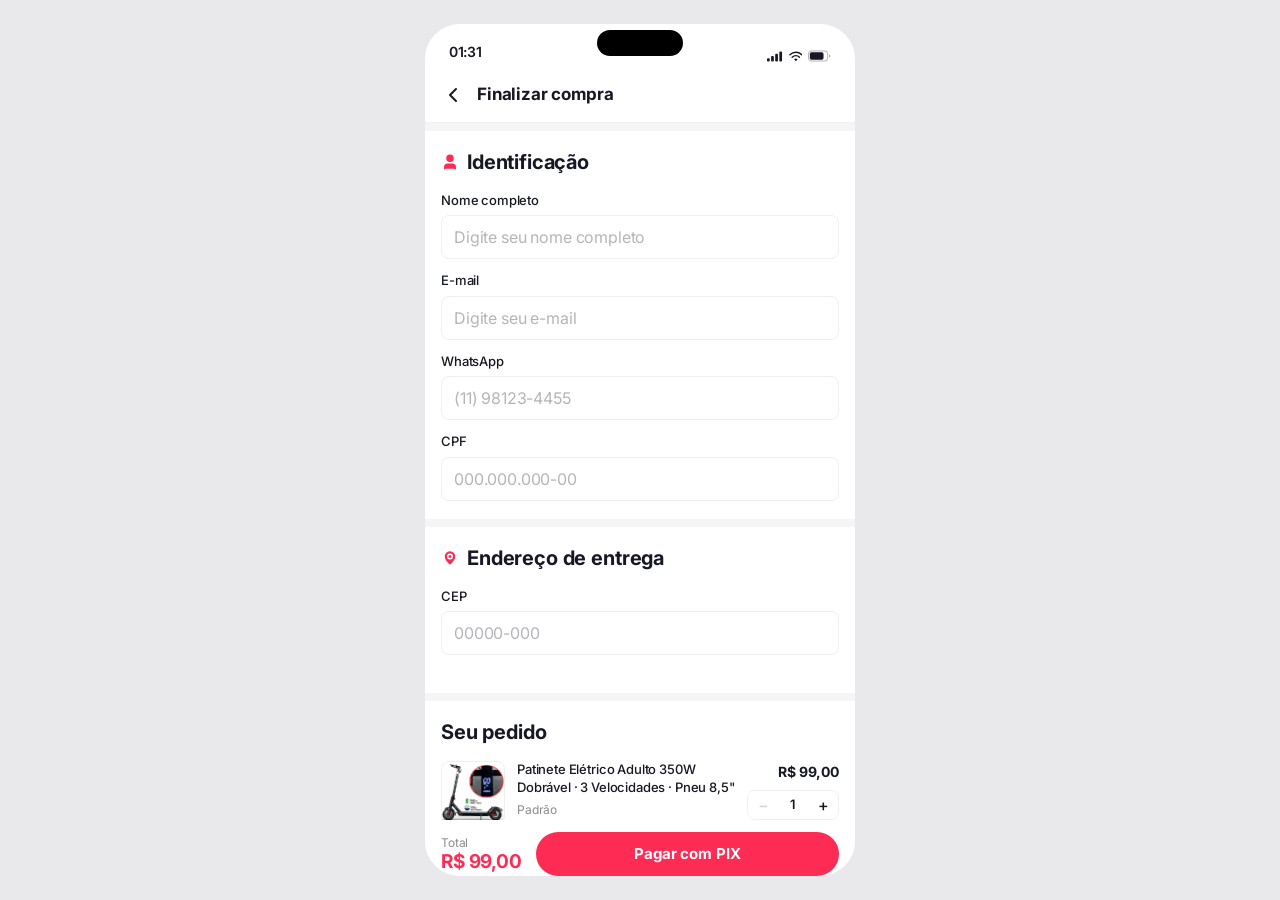
==== commit 62e5391a: "Update checkout.html" ====
--- a/checkout.html
+++ b/checkout.html
@@ -10,9 +10,9 @@
   <link rel="preconnect" href="https://fonts.gstatic.com" crossorigin>
   <link href="https://fonts.googleapis.com/css2?family=Inter:opsz,wght@14..32,400..800&display=swap" rel="stylesheet">
 
+  <!-- Tailwind CSS -->
   <style>
-    /* Tailwind CSS Embutido */
-    @layer properties{@supports (((-webkit-hyphens:none)) and (not (margin-trim:inline))) or ((-moz-orient:inline) and (not (color:rgb(from red r g b)))){*,:before,:after,::backdrop{--tw-translate-x:0;--tw-translate-y:0;--tw-translate-z:0;--tw-rotate-x:initial;--tw-rotate-y:initial;--tw-rotate-z:initial;--tw-skew-x:initial;--tw-skew-y:initial;--tw-scroll-snap-strictness:proximity;--tw-space-y-reverse:0;--tw-divide-y-reverse:0;--tw-border-style:solid;--tw-gradient-position:initial;--tw-gradient-from:#0000;--tw-gradient-via:#0000;--tw-gradient-to:#0000;--tw-gradient-stops:initial;--tw-gradient-via-stops:initial;--tw-gradient-from-position:0%;--tw-gradient-via-position:50%;--tw-gradient-to-position:100%;--tw-leading:initial;--tw-font-weight:initial;--tw-tracking:initial;--tw-ordinal:initial;--tw-slashed-zero:initial;--tw-numeric-figure:initial;--tw-numeric-spacing:initial;--tw-numeric-fraction:initial;--tw-shadow:0 0 #0000;--tw-shadow-color:initial;--tw-shadow-alpha:100%;--tw-inset-shadow:0 0 #0000;--tw-inset-shadow-color:initial;--tw-inset-shadow-alpha:100%;--tw-ring-color:initial;--tw-ring-shadow:0 0 #0000;--tw-inset-ring-color:initial;--tw-ring-inset:initial;--tw-ring-offset-width:0px;--tw-ring-offset-color:#fff;--tw-ring-offset-shadow:0 0 #0000;--tw-outline-style:solid;--tw-blur:initial;--tw-brightness:initial;--tw-contrast:initial;--tw-grayscale:initial;--tw-hue-rotate:initial;--tw-invert:initial;--tw-opacity:initial;--tw-saturate:initial;--tw-sepia:initial;--tw-drop-shadow:initial;--tw-drop-shadow-color:initial;--tw-drop-shadow-alpha:100%;--tw-drop-shadow-size:initial}}}@layer theme{:root,:host{--font-sans:"Inter", -apple-system, BlinkMacSystemFont, "Segoe UI", Roboto, "Helvetica Neue", Arial, sans-serif;--font-mono:ui-monospace, SFMono-Regular, Menlo, Monaco, Consolas, "Liberation Mono", "Courier New", monospace;--color-black:#000;--color-white:#fff;--spacing:.25rem;--text-xs:.75rem;--text-xs--line-height:calc(1 / .75);--text-sm:.875rem;--text-sm--line-height:calc(1.25 / .875);--font-weight-normal:400;--font-weight-medium:500;--font-weight-semibold:600;--font-weight-bold:700;--font-weight-extrabold:800;--tracking-tight:-.025em;--tracking-wide:.025em;--leading-tight:1.25;--leading-snug:1.375;--leading-relaxed:1.625;--radius-sm:.25rem;--radius-md:.375rem;--radius-lg:.5rem;--radius-xl:.75rem;--radius-2xl:1rem;--default-transition-duration:.15s;--default-transition-timing-function:cubic-bezier(.4, 0, .2, 1);--default-font-family:var(--font-sans);--default-mono-font-family:var(--font-mono);--color-ink:#161823;--color-ink-soft:#56575f;--color-muted:#8a8b91;--color-faint:#b4b5ba;--color-line:#efefef;--color-canvas:#f5f5f5;--color-brand:#fe2c55;--color-brand-soft:#fff0f3;--color-brand-hot:#ff6b00;--color-cyan:#25f4ee;--color-shell:#e9e9ec;--color-teal:#12b5a0;--color-teal-deep:#0b7c6f;--color-gold:#ffbe00;--color-night:#121214;--color-night-soft:#1d1d20;--color-night-line:#2b2b2f;--color-night-muted:#a1a1a8;--color-night-warm:#1a1416;--color-control:#d5d5d8;--color-skeleton:#ececee;--color-brand-track:#ffe0e6;--color-pix:#32bcad;--color-relogio:#ffa726;--color-copiado:#00b159;--color-verde:#16a34a;--color-campo-ok:#eef4ff;--color-campo-ok-borda:#c7d7f5;--color-oferta-de:#9a9a9a;--color-selo:#007bff;--font-sistema:-apple-system, BlinkMacSystemFont, "Segoe UI", Roboto, Helvetica, Arial, sans-serif}}@layer base{*,:after,:before,::backdrop{box-sizing:border-box;border:0 solid;margin:0;padding:0}::file-selector-button{box-sizing:border-box;border:0 solid;margin:0;padding:0}html,:host{-webkit-text-size-adjust:100%;tab-size:4;line-height:1.5;font-family:var(--default-font-family,-apple-system, BlinkMacSystemFont, "Segoe UI", Roboto, "Helvetica Neue", "Noto Sans", Arial, sans-serif, "Apple Color Emoji", "Segoe UI Emoji", "Segoe UI Symbol", "Noto Color Emoji");font-feature-settings:var(--default-font-feature-settings,normal);font-variation-settings:var(--default-font-variation-settings,normal);-webkit-tap-highlight-color:transparent}hr{height:0;color:inherit;border-top-width:1px}abbr:where([title]){-webkit-text-decoration:underline dotted;text-decoration:underline dotted}h1,h2,h3,h4,h5,h6{font-size:inherit;font-weight:inherit}a{color:inherit;-webkit-text-decoration:inherit;text-decoration:inherit}b,strong{font-weight:bolder}code,kbd,samp,pre{font-family:var(--default-mono-font-family,ui-monospace, SFMono-Regular, Menlo, Monaco, Consolas, "Liberation Mono", "Courier New", monospace);font-size:1em}small{font-size:80%}sub,sup{vertical-align:baseline;font-size:75%;line-height:0;position:relative}sub{bottom:-.25em}sup{top:-.5em}table{text-indent:0;border-color:inherit;border-collapse:collapse}:-moz-focusring:where(:not(iframe)){outline:auto}progress{vertical-align:baseline}summary{display:list-item}ol,ul,menu{list-style:none}img,svg,video,canvas,audio,iframe,embed,object{vertical-align:middle;display:block}img,video{max-width:100%;height:auto}button,input,select,optgroup,textarea{font:inherit;font-feature-settings:inherit;font-variation-settings:inherit;letter-spacing:inherit;color:inherit;opacity:1;background-color:#0000;border-radius:0}::file-selector-button{font:inherit;font-feature-settings:inherit;font-variation-settings:inherit;letter-spacing:inherit;color:inherit;opacity:1;background-color:#0000;border-radius:0}:where(select:is([multiple],[size])) optgroup{font-weight:bolder}:where(select:is([multiple],[size])) optgroup option{padding-inline-start:20px}::file-selector-button{margin-inline-end:4px}::placeholder{opacity:1}@supports (not ((-webkit-appearance:-apple-pay-button))) or (contain-intrinsic-size:1px){::placeholder{color:currentcolor}@supports (color:color-mix(in lab, red, red)){::placeholder{color:color-mix(in oklab, currentcolor 50%, transparent)}}}textarea{resize:vertical}::-webkit-search-decoration{-webkit-appearance:none}::-webkit-date-and-time-value{min-height:1lh;text-align:inherit}::-webkit-datetime-edit{display:inline-flex}::-webkit-datetime-edit-fields-wrapper{padding:0}::-webkit-datetime-edit{padding-block:0}::-webkit-datetime-edit-year-field{padding-block:0}::-webkit-datetime-edit-month-field{padding-block:0}::-webkit-datetime-edit-day-field{padding-block:0}::-webkit-datetime-edit-hour-field{padding-block:0}::-webkit-datetime-edit-minute-field{padding-block:0}::-webkit-datetime-edit-second-field{padding-block:0}::-webkit-datetime-edit-millisecond-field{padding-block:0}::-webkit-datetime-edit-meridiem-field{padding-block:0}::-webkit-calendar-picker-indicator{line-height:1}:-moz-ui-invalid{box-shadow:none}button,input:where([type=button],[type=reset],[type=submit]){appearance:button}::file-selector-button{appearance:button}::-webkit-inner-spin-button{height:auto}::-webkit-outer-spin-button{height:auto}[hidden]:where(:not([hidden=until-found])){display:none!important}*{-webkit-tap-highlight-color:transparent}html{touch-action:manipulation}html,body,#root{height:100%}body{background:var(--color-shell);color:var(--color-ink);font-family:var(--font-sans);letter-spacing:-.011em;-webkit-font-smoothing:antialiased;overscroll-behavior-y:none;margin:0;font-size:14px}button{font:inherit;color:inherit;cursor:pointer;background:0 0;border:0;padding:0}input{font:inherit;color:inherit}img{background-color:var(--color-canvas);max-width:100%;display:block}}@layer components;@layer utilities{.pointer-events-none{pointer-events:none}.absolute{position:absolute}.relative{position:relative}.sticky{position:sticky}.inset-0{inset:0}.inset-x-0{inset-inline:0}.-top-4{top:calc(var(--spacing) * -4)}.top-0{top:0}.top-1\.5{top:calc(var(--spacing) * 1.5)}.top-1\/2{top:50%}.top-3{top:calc(var(--spacing) * 3)}.-right-3{right:calc(var(--spacing) * -3)}.right-0{right:0}.right-2{right:calc(var(--spacing) * 2)}.right-2\.5{right:calc(var(--spacing) * 2.5)}.right-3{right:calc(var(--spacing) * 3)}.right-4{right:calc(var(--spacing) * 4)}.bottom-0{bottom:0}.bottom-1\.5{bottom:calc(var(--spacing) * 1.5)}.bottom-2{bottom:calc(var(--spacing) * 2)}.bottom-2\.5{bottom:calc(var(--spacing) * 2.5)}.bottom-5{bottom:calc(var(--spacing) * 5)}.bottom-28{bottom:calc(var(--spacing) * 28)}.left-0{left:0}.left-1\.5{left:calc(var(--spacing) * 1.5)}.left-1\/2{left:50%}.left-2{left:calc(var(--spacing) * 2)}.left-2\.5{left:calc(var(--spacing) * 2.5)}.z-10{z-index:10}.z-20{z-index:20}.z-30{z-index:30}.z-40{z-index:40}.z-50{z-index:50}.z-\[60\]{z-index:60}.-mx-3{margin-inline:calc(var(--spacing) * -3)}.mx-auto{margin-inline:auto}.my-3\.5{margin-block:calc(var(--spacing) * 3.5)}.-mt-1\.5{margin-top:calc(var(--spacing) * -1.5)}.-mt-2{margin-top:calc(var(--spacing) * -2)}.mt-0\.5{margin-top:calc(var(--spacing) * .5)}.mt-1{margin-top:var(--spacing)}.mt-1\.5{margin-top:calc(var(--spacing) * 1.5)}.mt-2{margin-top:calc(var(--spacing) * 2)}.mt-2\.5{margin-top:calc(var(--spacing) * 2.5)}.mt-3{margin-top:calc(var(--spacing) * 3)}.mt-4{margin-top:calc(var(--spacing) * 4)}.mt-5{margin-top:calc(var(--spacing) * 5)}.mt-6{margin-top:calc(var(--spacing) * 6)}.mt-\[3px\]{margin-top:3px}.mt-\[5px\]{margin-top:5px}.mt-\[11px\]{margin-top:11px}.mt-px{margin-top:1px}.mr-6{margin-right:calc(var(--spacing) * 6)}.mr-px{margin-right:1px}.mb-0\.5{margin-bottom:calc(var(--spacing) * .5)}.mb-2{margin-bottom:calc(var(--spacing) * 2)}.mb-3{margin-bottom:calc(var(--spacing) * 3)}.mb-3\.5{margin-bottom:calc(var(--spacing) * 3.5)}.mb-4{margin-bottom:calc(var(--spacing) * 4)}.mb-\[3px\]{margin-bottom:3px}.mb-\[5px\]{margin-bottom:5px}.mb-\[11px\]{margin-bottom:11px}.mb-\[18px\]{margin-bottom:18px}.mb-\[22px\]{margin-bottom:22px}.-ml-1{margin-left:calc(var(--spacing) * -1)}.ml-1{margin-left:var(--spacing)}.ml-auto{margin-left:auto}.no-scrollbar{scrollbar-width:none}.no-scrollbar::-webkit-scrollbar{display:none}.line-clamp-1{-webkit-line-clamp:1;-webkit-box-orient:vertical;display:-webkit-box;overflow:hidden}.line-clamp-2{-webkit-line-clamp:2;-webkit-box-orient:vertical;display:-webkit-box;overflow:hidden}.line-clamp-3{-webkit-line-clamp:3;-webkit-box-orient:vertical;display:-webkit-box;overflow:hidden}.block{display:block}.flex{display:flex}.grid{display:grid}.hidden{display:none}.inline{display:inline}.inline-block{display:inline-block}.inline-flex{display:inline-flex}.aspect-square{aspect-ratio:1}.size-2\.5{width:calc(var(--spacing) * 2.5);height:calc(var(--spacing) * 2.5)}.size-3{width:calc(var(--spacing) * 3);height:calc(var(--spacing) * 3)}.size-3\.5{width:calc(var(--spacing) * 3.5);height:calc(var(--spacing) * 3.5)}.size-5{width:calc(var(--spacing) * 5);height:calc(var(--spacing) * 5)}.size-6{width:calc(var(--spacing) * 6);height:calc(var(--spacing) * 6)}.size-7{width:calc(var(--spacing) * 7);height:calc(var(--spacing) * 7)}.size-8{width:calc(var(--spacing) * 8);height:calc(var(--spacing) * 8)}.size-9{width:calc(var(--spacing) * 9);height:calc(var(--spacing) * 9)}.size-12{width:calc(var(--spacing) * 12);height:calc(var(--spacing) * 12)}.size-16{width:calc(var(--spacing) * 16);height:calc(var(--spacing) * 16)}.size-\[64px\]{width:64px;height:64px}.size-\[72px\]{width:72px;height:72px}.size-\[86px\]{width:86px;height:86px}.size-\[92px\]{width:92px;height:92px}.size-full{width:100%;height:100%}.h-tela{height:100dvh}@supports not (height:100dvh){.h-tela{height:100vh}}.h-1{height:var(--spacing)}.h-2{height:calc(var(--spacing) * 2)}.h-3{height:calc(var(--spacing) * 3)}.h-4{height:calc(var(--spacing) * 4)}.h-6{height:calc(var(--spacing) * 6)}.h-8{height:calc(var(--spacing) * 8)}.h-10{height:calc(var(--spacing) * 10)}.h-11{height:calc(var(--spacing) * 11)}.h-\[18px\]{height:18px}.h-\[26px\]{height:26px}.h-\[30px\]{height:30px}.h-\[44px\]{height:44px}.h-\[52px\]{height:52px}.h-\[124px\]{height:124px}.h-auto{height:auto}.h-full{height:100%}.h-px{height:1px}.max-h-full{max-height:100%}.min-h-0{min-height:0}.min-h-3\.5{min-height:calc(var(--spacing) * 3.5)}.min-h-full{min-height:100%}.w-1{width:var(--spacing)}.w-1\/3{width:33.3333%}.w-2\/5{width:40%}.w-3\.5{width:calc(var(--spacing) * 3.5)}.w-3\/5{width:60%}.w-4\/5{width:80%}.w-7{width:calc(var(--spacing) * 7)}.w-9{width:calc(var(--spacing) * 9)}.w-14{width:calc(var(--spacing) * 14)}.w-16{width:calc(var(--spacing) * 16)}.w-28{width:calc(var(--spacing) * 28)}.w-\[18px\]{width:18px}.w-\[30px\]{width:30px}.w-\[44\%\]{width:44%}.w-\[64\%\]{width:64%}.w-\[76px\]{width:76px}.w-\[84px\]{width:84px}.w-\[86px\]{width:86px}.w-\[104px\]{width:104px}.w-\[106px\]{width:106px}.w-\[112px\]{width:112px}.w-\[148px\]{width:148px}.w-auto{width:auto}.w-full{width:100%}.max-w-\[80\%\]{max-width:80%}.max-w-\[430px\]{max-width:430px}.min-w-0{min-width:0}.min-w-9{min-width:calc(var(--spacing) * 9)}.min-w-11{min-width:calc(var(--spacing) * 11)}.min-w-\[120px\]{min-width:120px}.flex-1{flex:1}.shrink-0{flex-shrink:0}.table-fixed{table-layout:fixed}.border-collapse{border-collapse:collapse}.-translate-x-1\/2{--tw-translate-x:calc(calc(1 / 2 * 100%) * -1);translate:var(--tw-translate-x) var(--tw-translate-y)}.-translate-x-full{--tw-translate-x:-100%;translate:var(--tw-translate-x) var(--tw-translate-y)}.-translate-y-1\/2{--tw-translate-y:calc(calc(1 / 2 * 100%) * -1);translate:var(--tw-translate-x) var(--tw-translate-y)}.rotate-180{rotate:180deg}.press{transition:transform .12s ease-out,opacity .12s ease-out}.press:active{opacity:.9;transform:scale(.97)}.press-soft{transition:transform .12s ease-out,opacity .12s ease-out}.press-soft:active{opacity:.94;transform:scale(.99)}.transform{transform:var(--tw-rotate-x,) var(--tw-rotate-y,) var(--tw-rotate-z,) var(--tw-skew-x,) var(--tw-skew-y,)}.animate-fade-in{animation:.2s ease-out fade-in}.animate-giro{animation:.9s linear infinite giro}.animate-sheet-in{animation:.26s cubic-bezier(.32,.72,0,1) sheet-in}.animate-shimmer{animation:1.4s infinite shimmer}.animate-toast-in{animation:.2s cubic-bezier(.32,.72,0,1) toast-in}.cursor-grab{cursor:grab}.touch-none{touch-action:none}.resize{resize:both}.snap-x{scroll-snap-type:x var(--tw-scroll-snap-strictness)}.snap-mandatory{--tw-scroll-snap-strictness:mandatory}.snap-center{scroll-snap-align:center}.grid-cols-2{grid-template-columns:repeat(2,minmax(0,1fr))}.flex-col{flex-direction:column}.flex-wrap{flex-wrap:wrap}.place-items-center{place-items:center}.items-baseline{align-items:baseline}.items-center{align-items:center}.items-end{align-items:flex-end}.items-start{align-items:flex-start}.items-stretch{align-items:stretch}.justify-between{justify-content:space-between}.justify-center{justify-content:center}.justify-end{justify-content:flex-end}.gap-0\.5{gap:calc(var(--spacing) * .5)}.gap-1{gap:var(--spacing)}.gap-1\.5{gap:calc(var(--spacing) * 1.5)}.gap-2{gap:calc(var(--spacing) * 2)}.gap-2\.5{gap:calc(var(--spacing) * 2.5)}.gap-3{gap:calc(var(--spacing) * 3)}.gap-3\.5{gap:calc(var(--spacing) * 3.5)}.gap-\[7px\]{gap:7px}.gap-\[13px\]{gap:13px}.gap-px{gap:1px}:where(.space-y-0\.5>:not(:last-child)){--tw-space-y-reverse:0;margin-block-start:calc(calc(var(--spacing) * .5) * var(--tw-space-y-reverse));margin-block-end:calc(calc(var(--spacing) * .5) * calc(1 - var(--tw-space-y-reverse)))}:where(.space-y-1\.5>:not(:last-child)){--tw-space-y-reverse:0;margin-block-start:calc(calc(var(--spacing) * 1.5) * var(--tw-space-y-reverse));margin-block-end:calc(calc(var(--spacing) * 1.5) * calc(1 - var(--tw-space-y-reverse)))}:where(.space-y-2>:not(:last-child)){--tw-space-y-reverse:0;margin-block-start:calc(calc(var(--spacing) * 2) * var(--tw-space-y-reverse));margin-block-end:calc(calc(var(--spacing) * 2) * calc(1 - var(--tw-space-y-reverse)))}:where(.space-y-2\.5>:not(:last-child)){--tw-space-y-reverse:0;margin-block-start:calc(calc(var(--spacing) * 2.5) * var(--tw-space-y-reverse));margin-block-end:calc(calc(var(--spacing) * 2.5) * calc(1 - var(--tw-space-y-reverse)))}:where(.space-y-3>:not(:last-child)){--tw-space-y-reverse:0;margin-block-start:calc(calc(var(--spacing) * 3) * var(--tw-space-y-reverse));margin-block-end:calc(calc(var(--spacing) * 3) * calc(1 - var(--tw-space-y-reverse)))}.gap-x-2{column-gap:calc(var(--spacing) * 2)}.gap-x-2\.5{column-gap:calc(var(--spacing) * 2.5)}.gap-y-4{row-gap:calc(var(--spacing) * 4)}:where(.divide-y>:not(:last-child)){--tw-divide-y-reverse:0;border-bottom-style:var(--tw-border-style);border-top-style:var(--tw-border-style);border-top-width:calc(1px * var(--tw-divide-y-reverse));border-bottom-width:calc(1px * calc(1 - var(--tw-divide-y-reverse)))}:where(.divide-line>:not(:last-child)){border-color:var(--color-line)}.truncate{text-overflow:ellipsis;white-space:nowrap;overflow:hidden}.overflow-hidden{overflow:hidden}.overflow-x-auto{overflow-x:auto}.overflow-x-hidden{overflow-x:hidden}.overflow-y-auto{overflow-y:auto}.overscroll-contain{overscroll-behavior:contain}.rounded{border-radius:.25rem}.rounded-\[3px\]{border-radius:3px}.rounded-\[5px\]{border-radius:5px}.rounded-\[10px\]{border-radius:10px}.rounded-\[14px\]{border-radius:14px}.rounded-full{border-radius:2147483647px}.rounded-lg{border-radius:var(--radius-lg)}.rounded-md{border-radius:var(--radius-md)}.rounded-sm{border-radius:var(--radius-sm)}.rounded-xl{border-radius:var(--radius-xl)}.rounded-t-2xl{border-top-left-radius:var(--radius-2xl);border-top-right-radius:var(--radius-2xl)}.rounded-br-lg{border-bottom-right-radius:var(--radius-lg)}.border{border-style:var(--tw-border-style);border-width:1px}.border-2{border-style:var(--tw-border-style);border-width:2px}.border-y{border-block-style:var(--tw-border-style);border-block-width:1px}.border-t{border-top-style:var(--tw-border-style);border-top-width:1px}.border-b{border-bottom-style:var(--tw-border-style);border-bottom-width:1px}.border-dashed{--tw-border-style:dashed;border-style:dashed}.border-brand{border-color:var(--color-brand)}.border-campo-ok-borda{border-color:var(--color-campo-ok-borda)}.border-control{border-color:var(--color-control)}.border-ink{border-color:var(--color-ink)}.border-line{border-color:var(--color-line)}.border-night-line{border-color:var(--color-night-line)}.bg-black{background-color:var(--color-black)}.bg-black\/5{background-color:#0000000d}@supports (color:color-mix(in lab, red, red)){.bg-black\/5{background-color:color-mix(in oklab, var(--color-black) 5%, transparent)}}.bg-black\/20{background-color:#0003}@supports (color:color-mix(in lab, red, red)){.bg-black\/20{background-color:color-mix(in oklab, var(--color-black) 20%, transparent)}}.bg-black\/40{background-color:#0006}@supports (color:color-mix(in lab, red, red)){.bg-black\/40{background-color:color-mix(in oklab, var(--color-black) 40%, transparent)}}.bg-black\/45{background-color:#00000073}@supports (color:color-mix(in lab, red, red)){.bg-black\/45{background-color:color-mix(in oklab, var(--color-black) 45%, transparent)}}.bg-black\/50{background-color:#00000080}@supports (color:color-mix(in lab, red, red)){.bg-black\/50{background-color:color-mix(in oklab, var(--color-black) 50%, transparent)}}.bg-black\/55{background-color:#0000008c}@supports (color:color-mix(in lab, red, red)){.bg-black\/55{background-color:color-mix(in oklab, var(--color-black) 55%, transparent)}}.bg-black\/80{background-color:#000c}@supports (color:color-mix(in lab, red, red)){.bg-black\/80{background-color:color-mix(in oklab, var(--color-black) 80%, transparent)}}.bg-brand{background-color:var(--color-brand)}.bg-brand-soft{background-color:var(--color-brand-soft)}.bg-brand-track{background-color:var(--color-brand-track)}.bg-campo-ok{background-color:var(--color-campo-ok)}.bg-canvas{background-color:var(--color-canvas)}.bg-copiado{background-color:var(--color-copiado)}.bg-cyan{background-color:var(--color-cyan)}.bg-ink{background-color:var(--color-ink)}.bg-ink\/90{background-color:#161823e6}@supports (color:color-mix(in lab, red, red)){.bg-ink\/90{background-color:color-mix(in oklab, var(--color-ink) 90%, transparent)}}.bg-line{background-color:var(--color-line)}.bg-night{background-color:var(--color-night)}.bg-night-soft{background-color:var(--color-night-soft)}.bg-night-warm{background-color:var(--color-night-warm)}.bg-relogio{background-color:var(--color-relogio)}.bg-shell{background-color:var(--color-shell)}.bg-skeleton{background-color:var(--color-skeleton)}.bg-teal{background-color:var(--color-teal)}.bg-teal-deep\/90{background-color:#0b7c6fe6}@supports (color:color-mix(in lab, red, red)){.bg-teal-deep\/90{background-color:color-mix(in oklab, var(--color-teal-deep) 90%, transparent)}}.bg-transparent{background-color:#0000}.bg-white{background-color:var(--color-white)}.bg-white\/15{background-color:#ffffff26}@supports (color:color-mix(in lab, red, red)){.bg-white\/15{background-color:color-mix(in oklab, var(--color-white) 15%, transparent)}}.bg-white\/50{background-color:#ffffff80}@supports (color:color-mix(in lab, red, red)){.bg-white\/50{background-color:color-mix(in oklab, var(--color-white) 50%, transparent)}}.bg-white\/85{background-color:#ffffffd9}@supports (color:color-mix(in lab, red, red)){.bg-white\/85{background-color:color-mix(in oklab, var(--color-white) 85%, transparent)}}.bg-white\/90{background-color:#ffffffe6}@supports (color:color-mix(in lab, red, red)){.bg-white\/90{background-color:color-mix(in oklab, var(--color-white) 90%, transparent)}}.bg-gradient-to-r{--tw-gradient-position:to right in oklab;background-image:linear-gradient(var(--tw-gradient-stops))}.bg-gradient-to-t{--tw-gradient-position:to top in oklab;background-image:linear-gradient(var(--tw-gradient-stops))}.from-black\/70{--tw-gradient-from:#000000b3}@supports (color:color-mix(in lab, red, red)){.from-black\/70{--tw-gradient-from:color-mix(in oklab, var(--color-black) 70%, transparent)}}.from-black\/70{--tw-gradient-stops:var(--tw-gradient-via-stops,var(--tw-gradient-position), var(--tw-gradient-from) var(--tw-gradient-from-position), var(--tw-gradient-to) var(--tw-gradient-to-position))}.from-brand-hot{--tw-gradient-from:var(--color-brand-hot);--tw-gradient-stops:var(--tw-gradient-via-stops,var(--tw-gradient-position), var(--tw-gradient-from) var(--tw-gradient-from-position), var(--tw-gradient-to) var(--tw-gradient-to-position))}.from-night-warm{--tw-gradient-from:var(--color-night-warm);--tw-gradient-stops:var(--tw-gradient-via-stops,var(--tw-gradient-position), var(--tw-gradient-from) var(--tw-gradient-from-position), var(--tw-gradient-to) var(--tw-gradient-to-position))}.from-transparent{--tw-gradient-from:transparent;--tw-gradient-stops:var(--tw-gradient-via-stops,var(--tw-gradient-position), var(--tw-gradient-from) var(--tw-gradient-from-position), var(--tw-gradient-to) var(--tw-gradient-to-position))}.via-night-warm\/95{--tw-gradient-via:#1a1416f2}@supports (color:color-mix(in lab, red, red)){.via-night-warm\/95{background-color:color-mix(in oklab, var(--color-night-warm) 95%, transparent)}}.via-night-warm\/95{--tw-gradient-via-stops:var(--tw-gradient-position), var(--tw-gradient-from) var(--tw-gradient-from-position), var(--tw-gradient-via) var(--tw-gradient-via-position), var(--tw-gradient-to) var(--tw-gradient-to-position);--tw-gradient-stops:var(--tw-gradient-via-stops)}.via-white\/10{--tw-gradient-via:#ffffff1a}@supports (color:color-mix(in lab, red, red)){.via-white\/10{background-color:color-mix(in oklab, var(--color-white) 10%, transparent)}}.via-white\/10{--tw-gradient-via-stops:var(--tw-gradient-position), var(--tw-gradient-from) var(--tw-gradient-from-position), var(--tw-gradient-via) var(--tw-gradient-via-position), var(--tw-gradient-to) var(--tw-gradient-to-position);--tw-gradient-stops:var(--tw-gradient-via-stops)}.via-white\/70{--tw-gradient-via:#ffffffb3}@supports (color:color-mix(in lab, red, red)){.bg-white\/70{background-color:color-mix(in oklab, var(--color-white) 70%, transparent)}}.via-white\/70{--tw-gradient-via-stops:var(--tw-gradient-position), var(--tw-gradient-from) var(--tw-gradient-from-position), var(--tw-gradient-via) var(--tw-gradient-via-position), var(--tw-gradient-to) var(--tw-gradient-to-position);--tw-gradient-stops:var(--tw-gradient-via-stops)}.to-brand{--tw-gradient-to:var(--color-brand);--tw-gradient-stops:var(--tw-gradient-via-stops,var(--tw-gradient-position), var(--tw-gradient-from) var(--tw-gradient-from-position), var(--tw-gradient-to) var(--tw-gradient-to-position))}.to-transparent{--tw-gradient-to:transparent;--tw-gradient-stops:var(--tw-gradient-via-stops,var(--tw-gradient-position), var(--tw-gradient-from) var(--tw-gradient-from-position), var(--tw-gradient-to) var(--tw-gradient-to-position))}.fill-brand{fill:var(--color-brand)}.fill-pix{fill:var(--color-pix)}.fill-selo{fill:var(--color-selo)}.object-contain{object-fit:contain}.object-cover{object-fit:cover}.p-2\.5{padding:calc(var(--spacing) * 2.5)}.p-3\.5{padding:calc(var(--spacing) * 3.5)}.p-4{padding:calc(var(--spacing) * 4)}.p-\[15px\]{padding:15px}.px-1{padding-inline:var(--spacing)}.px-1\.5{padding-inline:calc(var(--spacing) * 1.5)}.px-2{padding-inline:calc(var(--spacing) * 2)}.px-2\.5{padding-inline:calc(var(--spacing) * 2.5)}.px-3{padding-inline:calc(var(--spacing) * 3)}.px-3\.5{padding-inline:calc(var(--spacing) * 3.5)}.px-4{padding-inline:calc(var(--spacing) * 4)}.px-6{padding-inline:calc(var(--spacing) * 6)}.px-8{padding-inline:calc(var(--spacing) * 8)}.px-\[26px\]{padding-inline:26px}.py-0\.5{padding-block:calc(var(--spacing) * .5)}.py-1{padding-block:var(--spacing)}.py-1\.5{padding-block:calc(var(--spacing) * 1.5)}.py-2{padding-block:calc(var(--spacing) * 2)}.py-2\.5{padding-block:calc(var(--spacing) * 2.5)}.py-3{padding-block:calc(var(--spacing) * 3)}.py-3\.5{padding-block:calc(var(--spacing) * 3.5)}.py-4{padding-block:calc(var(--spacing) * 4)}.py-8{padding-block:calc(var(--spacing) * 8)}.py-\[3px\]{padding-block:3px}.py-\[13px\]{padding-block:13px}.py-\[18px\]{padding-block:18px}.py-\[22px\]{padding-block:22px}.py-px{padding-block:1px}.pt-1{padding-top:var(--spacing)}.pt-1\.5{padding-top:calc(var(--spacing) * 1.5)}.pt-2{padding-top:calc(var(--spacing) * 2)}.pt-2\.5{padding-top:calc(var(--spacing) * 2.5)}.pt-3{padding-top:calc(var(--spacing) * 3)}.pt-3\.5{padding-top:calc(var(--spacing) * 3.5)}.pt-4{padding-top:calc(var(--spacing) * 4)}.pt-5{padding-top:calc(var(--spacing) * 5)}.pt-12{padding-top:calc(var(--spacing) * 12)}.pr-9{padding-right:calc(var(--spacing) * 9)}.pb-1{padding-bottom:var(--spacing)}.pb-1\.5{padding-bottom:calc(var(--spacing) * 1.5)}.pb-2\.5{padding-bottom:calc(var(--spacing) * 2.5)}.pb-3{padding-bottom:calc(var(--spacing) * 3)}.pb-4{padding-bottom:calc(var(--spacing) * 4)}.pb-6{padding-bottom:calc(var(--spacing) * 6)}.pb-\[18px\]{padding-bottom:18px}.pb-\[26px\]{padding-bottom:26px}.pb-safe{padding-bottom:env(safe-area-inset-bottom,0px)}.text-center{text-align:center}.text-left{text-align:left}.text-right{text-align:right}.align-middle{vertical-align:middle}.font-sistema{font-family:var(--font-sistema)}.text-sm{font-size:var(--text-sm);line-height:var(--tw-leading,var(--text-sm--line-height))}.text-xs{font-size:var(--text-xs);line-height:var(--tw-leading,var(--text-xs--line-height))}.text-\[9\.5px\]{font-size:9.5px}.text-\[9px\]{font-size:9px}.text-\[10\.5px\]{font-size:10.5px}.text-\[10px\]{font-size:10px}.text-\[11\.5px\]{font-size:11.5px}.text-\[11px\]{font-size:11px}.text-\[12\.5px\]{font-size:12.5px}.text-\[12px\]{font-size:12px}.text-\[13\.5px\]{font-size:13.5px}.text-\[13px\]{font-size:13px}.text-\[14\.5px\]{font-size:14.5px}.text-\[14px\]{font-size:14px}.text-\[15px\]{font-size:15px}.text-\[16px\]{font-size:16px}.text-\[17px\]{font-size:17px}.text-\[18px\]{font-size:18px}.text-\[19px\]{font-size:19px}.text-\[20px\]{font-size:20px}.text-\[21px\]{font-size:21px}.text-\[24px\]{font-size:24px}.text-\[30px\]{font-size:30px}.text-\[52px\]{font-size:52px}.leading-\[1\.35\]{--tw-leading:1.35;line-height:1.35}.leading-none{--tw-leading:1;line-height:1}.leading-relaxed{--tw-leading:var(--leading-relaxed);line-height:var(--leading-relaxed)}.leading-snug{--tw-leading:var(--leading-snug);line-height:var(--leading-snug)}.leading-tight{--tw-leading:var(--leading-tight);line-height:var(--leading-tight)}.font-bold{--tw-font-weight:var(--font-weight-bold);font-weight:var(--font-weight-bold)}.font-extrabold{--tw-font-weight:var(--font-weight-extrabold);font-weight:var(--font-weight-extrabold)}.font-medium{--tw-font-weight:var(--font-weight-medium);font-weight:var(--font-weight-medium)}.font-normal{--tw-font-weight:var(--font-weight-normal);font-weight:var(--font-weight-normal)}.font-semibold{--tw-font-weight:var(--font-weight-semibold);font-weight:var(--font-weight-semibold)}.tracking-tight{--tw-tracking:var(--tracking-tight);letter-spacing:var(--tracking-tight)}.tracking-wide{--tw-tracking:var(--tracking-wide);letter-spacing:var(--tracking-wide)}.text-wrap{text-wrap:wrap}.whitespace-nowrap{white-space:nowrap}.whitespace-pre-line{white-space:pre-line}.text-brand{color:var(--color-brand)}.text-faint{color:var(--color-faint)}.text-gold{color:var(--color-gold)}.text-ink{color:var(--color-ink)}.text-ink-soft{color:var(--color-ink-soft)}.text-line{color:var(--color-line)}.text-muted{color:var(--color-muted)}.text-night{color:var(--color-night)}.text-night-muted{color:var(--color-night-muted)}.text-oferta-de{color:var(--color-oferta-de)}.text-teal{color:var(--color-teal)}.text-verde{color:var(--color-verde)}.text-white{color:var(--color-white)}.text-white\/50{color:#ffffff80}@supports (color:color-mix(in lab, red, red)){.text-white\/50{color:color-mix(in oklab, var(--color-white) 50%, transparent)}}.text-white\/80{color:#fffc}@supports (color:color-mix(in lab, red, red)){.text-white\/80{color:color-mix(in oklab, var(--color-white) 80%, transparent)}}.text-white\/85{color:#ffffffd9}@supports (color:color-mix(in lab, red, red)){.text-white\/85{color:color-mix(in oklab, var(--color-white) 85%, transparent)}}.italic{font-style:italic}.tabular-nums{--tw-numeric-spacing:tabular-nums;font-variant-numeric:var(--tw-ordinal,) var(--tw-slashed-zero,) var(--tw-numeric-figure,) var(--tw-numeric-spacing,) var(--tw-numeric-fraction,)}.line-through{text-decoration-line:line-through}.accent-brand{accent-color:var(--color-brand)}.opacity-\[0\.14\]{opacity:.14}.shadow-\[0_-2px_12px_rgba\(0\,0\,0\,0\.08\)\]{--tw-shadow:0 -2px 12px var(--tw-shadow-color,#00000014);box-shadow:var(--tw-inset-shadow), var(--tw-inset-ring-shadow), var(--tw-ring-offset-shadow), var(--tw-ring-shadow), var(--tw-shadow)}.shadow-\[0_1px_5px_rgba\(0\,0\,0\,0\.06\)\]{--tw-shadow:0 1px 5px var(--tw-shadow-color,#0000000f);box-shadow:var(--tw-inset-shadow), var(--tw-inset-ring-shadow), var(--tw-ring-offset-shadow), var(--tw-ring-shadow), var(--tw-shadow)}.shadow-\[0_4px_14px_rgba\(254\,44\,85\,0\.35\)\]{--tw-shadow:0 4px 14px var(--tw-shadow-color,#fe2c5559);box-shadow:var(--tw-inset-shadow), var(--tw-inset-ring-shadow), var(--tw-ring-offset-shadow), var(--tw-ring-shadow), var(--tw-shadow)}.shadow-\[0_4px_16px_rgba\(0\,0\,0\,0\.05\)\]{--tw-shadow:0 4px 16px var(--tw-shadow-color,#0000000d);box-shadow:var(--tw-inset-shadow), var(--tw-inset-ring-shadow), var(--tw-ring-offset-shadow), var(--tw-ring-shadow), var(--tw-shadow)}.shadow-lg{--tw-shadow:0 10px 15px -3px var(--tw-shadow-color,#0000001a), 0 4px 6px -4px var(--tw-shadow-color,#0000001a);box-shadow:var(--tw-inset-shadow), var(--tw-inset-ring-shadow), var(--tw-ring-offset-shadow), var(--tw-ring-shadow), var(--tw-shadow)}.shadow-sm{--tw-shadow:0 1px 3px 0 var(--tw-shadow-color,#0000001a), 0 1px 2px -1px var(--tw-shadow-color,#0000001a);box-shadow:var(--tw-inset-shadow), var(--tw-inset-ring-shadow), var(--tw-ring-offset-shadow), var(--tw-ring-shadow), var(--tw-shadow)}.ring-1{--tw-ring-shadow:var(--tw-ring-inset,) 0 0 0 calc(1px + var(--tw-ring-offset-width)) var(--tw-ring-color,currentcolor);box-shadow:var(--tw-inset-shadow), var(--tw-inset-ring-shadow), var(--tw-ring-offset-shadow), var(--tw-ring-shadow), var(--tw-shadow)}.ring-black\/10{--tw-ring-color:#0000001a}@supports (color:color-mix(in lab, red, red)){.ring-black\/10{--tw-ring-color:color-mix(in oklab, var(--color-black) 10%, transparent)}}.outline{outline-style:var(--tw-outline-style);outline-width:1px}.filter{filter:var(--tw-blur,) var(--tw-brightness,) var(--tw-contrast,) var(--tw-grayscale,) var(--tw-hue-rotate,) var(--tw-invert,) var(--tw-saturate,) var(--tw-sepia,) var(--tw-drop-shadow,)}.transition{transition-property:color,background-color,border-color,outline-color,text-decoration-color,fill,stroke,--tw-gradient-from,--tw-gradient-via,--tw-gradient-to,opacity,box-shadow,transform,translate,scale,rotate,filter,-webkit-backdrop-filter,backdrop-filter,display,content-visibility,overlay,pointer-events;transition-timing-function:var(--tw-ease,var(--default-transition-timing-function));transition-duration:var(--tw-duration,var(--default-transition-duration))}.transition-all{transition-property:all;transition-timing-function:var(--tw-ease,var(--default-transition-timing-function));transition-duration:var(--tw-duration,var(--default-transition-duration))}.transition-colors{transition-property:color,background-color,border-color,outline-color,text-decoration-color,fill,stroke,--tw-gradient-from,--tw-gradient-via,--tw-gradient-to;transition-timing-function:var(--tw-ease,var(--default-transition-timing-function));transition-duration:var(--tw-duration,var(--default-transition-duration))}.transition-transform{transition-property:transform,translate,scale,rotate;transition-timing-function:var(--tw-ease,var(--default-transition-timing-function));transition-duration:var(--tw-duration,var(--default-transition-duration))}.outline-none{--tw-outline-style:none;outline-style:none}.select-none{-webkit-user-select:none;user-select:none}.bg-aguardando{background:linear-gradient(120deg,#ffe9ec 0%,#f3f5f0 55%,#e7f5ef 100%)}.placeholder\:text-faint::placeholder{color:var(--color-faint)}.last\:mb-0:last-child{margin-bottom:0}.last\:border-0:last-child{border-style:var(--tw-border-style);border-width:0}@media (hover:hover){.hover\:bg-black\/60:hover{background-color:#0009}@supports (color:color-mix(in lab, red, red)){.hover\:bg-black\/60:hover{background-color:color-mix(in oklab, var(--color-black) 60%, transparent)}}}.focus\:border-brand:focus{border-color:var(--color-brand)}.active\:cursor-grabbing:active{cursor:grabbing}.disabled\:bg-canvas:disabled{background-color:var(--color-canvas)}.disabled\:text-control:disabled{color:var(--color-control)}.disabled\:text-muted:disabled{color:var(--color-muted)}.disabled\:opacity-60:disabled{opacity:.6}@media (width>=40rem){.sm\:flex{display:flex}.sm\:h-\[900px\]{height:900px}.sm\:max-h-\[calc\(100dvh-3rem\)\]{max-height:calc(100dvh - 3rem)}.sm\:rounded-\[2\.2rem\]{border-radius:2.2rem}.sm\:py-6{padding-block:calc(var(--spacing) * 6)}.sm\:shadow-\[0_20px_60px_rgba\(0\,0\,0\,0\.25\)\]{--tw-shadow:0 20px 60px var(--tw-shadow-color,#00000040);box-shadow:var(--tw-inset-shadow), var(--tw-inset-ring-shadow), var(--tw-ring-offset-shadow), var(--tw-ring-shadow), var(--tw-shadow)}.sm\:ring-1{--tw-ring-shadow:var(--tw-ring-inset,) 0 0 0 calc(1px + var(--tw-ring-offset-width)) var(--tw-ring-color,currentcolor);box-shadow:var(--tw-inset-shadow), var(--tw-inset-ring-shadow), var(--tw-ring-offset-shadow), var(--tw-ring-shadow), var(--tw-shadow)}.sm\:ring-black\/10{--tw-ring-color:#0000001a}@supports (color:color-mix(in lab, red, red)){.sm\:ring-black\/10{--tw-ring-color:color-mix(in oklab, var(--color-black) 10%, transparent)}}}@media (pointer:fine){.pointer-fine\:flex{display:flex}}}@keyframes shimmer{to{transform:translate(100%)}}@keyframes sheet-in{0%{transform:translateY(100%)}to{transform:translateY(0)}}@keyframes fade-in{0%{opacity:0}to{opacity:1}}@keyframes toast-in{0%{opacity:0;transform:translate(-50%,8px)scale(.96)}to{opacity:1;transform:translate(-50%)scale(1)}}@keyframes pulse-live{0%,to{opacity:1}50%{opacity:.35}}@keyframes giro{to{transform:rotate(360deg)}}@keyframes toast-in{0%{opacity:0;transform:translate(-50%,8px)scale(.96)}to{opacity:1;transform:translate(-50%)scale(1)}}@media (prefers-reduced-motion:reduce){*,:before,:after{scroll-behavior:auto!important;transition-duration:.01ms!important;animation-duration:.01ms!important;animation-iteration-count:1!important}}@property --tw-translate-x{syntax:"*";inherits:false;initial-value:0}@property --tw-translate-y{syntax:"*";inherits:false;initial-value:0}@property --tw-translate-z{syntax:"*";inherits:false;initial-value:0}@property --tw-rotate-x{syntax:"*";inherits:false}@property --tw-rotate-y{syntax:"*";inherits:false}@property --tw-rotate-z{syntax:"*";inherits:false}@property --tw-skew-x{syntax:"*";inherits:false}@property --tw-skew-y{syntax:"*";inherits:false}@property --tw-scroll-snap-strictness{syntax:"*";inherits:false;initial-value:proximity}@property --tw-space-y-reverse{syntax:"*";inherits:false;initial-value:0}@property --tw-divide-y-reverse{syntax:"*";inherits:false;initial-value:0}@property --tw-border-style{syntax:"*";inherits:false;initial-value:solid}@property --tw-gradient-position{syntax:"*";inherits:false}@property --tw-gradient-from{syntax:"<color>";inherits:false;initial-value:#0000}@property --tw-gradient-via{syntax:"<color>";inherits:false;initial-value:#0000}@property --tw-gradient-to{syntax:"<color>";inherits:false;initial-value:#0000}@property --tw-gradient-stops{syntax:"*";inherits:false}@property --tw-gradient-via-stops{syntax:"*";inherits:false}@property --tw-gradient-from-position{syntax:"<length-percentage>";inherits:false;initial-value:0%}@property --tw-gradient-via-position{syntax:"<length-percentage>";inherits:false;initial-value:50%}@property --tw-gradient-to-position{syntax:"<length-percentage>";inherits:false;initial-value:100%}@property --tw-leading{syntax:"*";inherits:false}@property --tw-font-weight{syntax:"*";inherits:false}@property --tw-tracking{syntax:"*";inherits:false}@property --tw-ordinal{syntax:"*";inherits:false}@property --tw-slashed-zero{syntax:"*";inherits:false}@property --tw-numeric-figure{syntax:"*";inherits:false}@property --tw-numeric-spacing{syntax:"*";inherits:false}@property --tw-numeric-fraction{syntax:"*";inherits:false}@property --tw-shadow{syntax:"*";inherits:false;initial-value:0 0 #0000}@property --tw-shadow-color{syntax:"*";inherits:false}@property --tw-shadow-alpha{syntax:"<percentage>";inherits:false;initial-value:100%}@property --tw-inset-shadow{syntax:"*";inherits:false;initial-value:0 0 #0000}@property --tw-inset-shadow-color{syntax:"*";inherits:false;initial-value:100%}@property --tw-inset-shadow-alpha{syntax:"<percentage>";inherits:false;initial-value:100%}@property --tw-ring-color{syntax:"*";inherits:false}@property --tw-ring-shadow{syntax:"*";inherits:false;initial-value:0 0 #0000}@property --tw-inset-ring-color{syntax:"*";inherits:false;initial-value:0 0 #0000}@property --tw-ring-inset{syntax:"*";inherits:false}@property --tw-ring-offset-width{syntax:"*";inherits:false;initial-value:0px}@property --tw-ring-offset-color{syntax:"*";inherits:false;initial-value:#fff}@property --tw-ring-offset-shadow{syntax:"*";inherits:false;initial-value:0 0 #0000}@property --tw-outline-style{syntax:"*";inherits:false;initial-value:solid}@property --tw-blur{syntax:"*";inherits:false;initial-value:0}@property --tw-brightness{syntax:"*";inherits:false;initial-value:0}@property --tw-contrast{syntax:"*";inherits:false;initial-value:0}@property --tw-grayscale{syntax:"*";inherits:false;initial-value:0}@property --tw-hue-rotate{syntax:"*";inherits:false;initial-value:0}@property --tw-invert{syntax:"*";inherits:false;initial-value:0}@property --tw-saturate{syntax:"*";inherits:false;initial-value:0}@property --tw-sepia{syntax:"*";inherits:false;initial-value:0}@property --tw-drop-shadow{syntax:"*";inherits:false;initial-value:0}@property --tw-drop-shadow-color{syntax:"*";inherits:false;initial-value:100%}@property --tw-drop-shadow-alpha{syntax:"*";inherits:false;initial-value:100%}@property --tw-drop-shadow-size{syntax:"*";inherits:false;initial-value:0 0 #0000}
+    @layer properties{@supports (((-webkit-hyphens:none)) and (not (margin-trim:inline))) or ((-moz-orient:inline) and (not (color:rgb(from red r g b)))){*,:before,:after,::backdrop{--tw-translate-x:0;--tw-translate-y:0;--tw-translate-z:0;--tw-rotate-x:initial;--tw-rotate-y:initial;--tw-rotate-z:initial;--tw-skew-x:initial;--tw-skew-y:initial;--tw-scroll-snap-strictness:proximity;--tw-space-y-reverse:0;--tw-divide-y-reverse:0;--tw-border-style:solid;--tw-gradient-position:initial;--tw-gradient-from:#0000;--tw-gradient-via:#0000;--tw-gradient-to:#0000;--tw-gradient-stops:initial;--tw-gradient-via-stops:initial;--tw-gradient-from-position:0%;--tw-gradient-via-position:50%;--tw-gradient-to-position:100%;--tw-leading:initial;--tw-font-weight:initial;--tw-tracking:initial;--tw-ordinal:initial;--tw-slashed-zero:initial;--tw-numeric-figure:initial;--tw-numeric-spacing:initial;--tw-numeric-fraction:initial;--tw-shadow:0 0 #0000;--tw-shadow-color:initial;--tw-shadow-alpha:100%;--tw-inset-shadow:0 0 #0000;--tw-inset-shadow-color:initial;--tw-inset-shadow-alpha:100%;--tw-ring-color:initial;--tw-ring-shadow:0 0 #0000;--tw-inset-ring-color:initial;--tw-inset-ring-shadow:0 0 #0000;--tw-ring-inset:initial;--tw-ring-offset-width:0px;--tw-ring-offset-color:#fff;--tw-ring-offset-shadow:0 0 #0000;--tw-outline-style:solid;--tw-blur:initial;--tw-brightness:initial;--tw-contrast:initial;--tw-grayscale:initial;--tw-hue-rotate:initial;--tw-invert:initial;--tw-opacity:initial;--tw-saturate:initial;--tw-sepia:initial;--tw-drop-shadow:initial;--tw-drop-shadow-color:initial;--tw-drop-shadow-alpha:100%;--tw-drop-shadow-size:initial}}}@layer theme{:root,:host{--font-sans:"Inter", -apple-system, BlinkMacSystemFont, "Segoe UI", Roboto, "Helvetica Neue", Arial, sans-serif;--font-mono:ui-monospace, SFMono-Regular, Menlo, Monaco, Consolas, "Liberation Mono", "Courier New", monospace;--color-black:#000;--color-white:#fff;--spacing:.25rem;--text-xs:.75rem;--text-xs--line-height:calc(1 / .75);--text-sm:.875rem;--text-sm--line-height:calc(1.25 / .875);--font-weight-normal:400;--font-weight-medium:500;--font-weight-semibold:600;--font-weight-bold:700;--font-weight-extrabold:800;--tracking-tight:-.025em;--tracking-wide:.025em;--leading-tight:1.25;--leading-snug:1.375;--leading-relaxed:1.625;--radius-sm:.25rem;--radius-md:.375rem;--radius-lg:.5rem;--radius-xl:.75rem;--radius-2xl:1rem;--default-transition-duration:.15s;--default-transition-timing-function:cubic-bezier(.4, 0, .2, 1);--default-font-family:var(--font-sans);--default-mono-font-family:var(--font-mono);--color-ink:#161823;--color-ink-soft:#56575f;--color-muted:#8a8b91;--color-faint:#b4b5ba;--color-line:#efefef;--color-canvas:#f5f5f5;--color-brand:#fe2c55;--color-brand-soft:#fff0f3;--color-brand-hot:#ff6b00;--color-cyan:#25f4ee;--color-shell:#e9e9ec;--color-teal:#12b5a0;--color-teal-deep:#0b7c6f;--color-gold:#ffbe00;--color-night:#121214;--color-night-soft:#1d1d20;--color-night-line:#2b2b2f;--color-night-muted:#a1a1a8;--color-night-warm:#1a1416;--color-control:#d5d5d8;--color-skeleton:#ececee;--color-brand-track:#ffe0e6;--color-pix:#32bcad;--color-relogio:#ffa726;--color-copiado:#00b159;--color-verde:#16a34a;--color-campo-ok:#eef4ff;--color-campo-ok-borda:#c7d7f5;--color-oferta-de:#9a9a9a;--color-selo:#007bff;--font-sistema:-apple-system, BlinkMacSystemFont, "Segoe UI", Roboto, Helvetica, Arial, sans-serif}}@layer base{*,:after,:before,::backdrop{box-sizing:border-box;border:0 solid;margin:0;padding:0}::file-selector-button{box-sizing:border-box;border:0 solid;margin:0;padding:0}html,:host{-webkit-text-size-adjust:100%;tab-size:4;line-height:1.5;font-family:var(--default-font-family,-apple-system, BlinkMacSystemFont, "Segoe UI", Roboto, "Helvetica Neue", "Noto Sans", Arial, sans-serif, "Apple Color Emoji", "Segoe UI Emoji", "Segoe UI Symbol", "Noto Color Emoji");font-feature-settings:var(--default-font-feature-settings,normal);font-variation-settings:var(--default-font-variation-settings,normal);-webkit-tap-highlight-color:transparent}hr{height:0;color:inherit;border-top-width:1px}abbr:where([title]){-webkit-text-decoration:underline dotted;text-decoration:underline dotted}h1,h2,h3,h4,h5,h6{font-size:inherit;font-weight:inherit}a{color:inherit;-webkit-text-decoration:inherit;text-decoration:inherit}b,strong{font-weight:bolder}code,kbd,samp,pre{font-family:var(--default-mono-font-family,ui-monospace, SFMono-Regular, Menlo, Monaco, Consolas, "Liberation Mono", "Courier New", monospace);font-size:1em}small{font-size:80%}sub,sup{vertical-align:baseline;font-size:75%;line-height:0;position:relative}sub{bottom:-.25em}sup{top:-.5em}table{text-indent:0;border-color:inherit;border-collapse:collapse}:-moz-focusring:where(:not(iframe)){outline:auto}progress{vertical-align:baseline}summary{display:list-item}ol,ul,menu{list-style:none}img,svg,video,canvas,audio,iframe,embed,object{vertical-align:middle;display:block}img,video{max-width:100%;height:auto}button,input,select,optgroup,textarea{font:inherit;font-feature-settings:inherit;font-variation-settings:inherit;letter-spacing:inherit;color:inherit;opacity:1;background-color:#0000;border-radius:0}::file-selector-button{font:inherit;font-feature-settings:inherit;font-variation-settings:inherit;letter-spacing:inherit;color:inherit;opacity:1;background-color:#0000;border-radius:0}:where(select:is([multiple],[size])) optgroup{font-weight:bolder}:where(select:is([multiple],[size])) optgroup option{padding-inline-start:20px}::file-selector-button{margin-inline-end:4px}::placeholder{opacity:1}@supports (not ((-webkit-appearance:-apple-pay-button))) or (contain-intrinsic-size:1px){::placeholder{color:currentcolor}@supports (color:color-mix(in lab, red, red)){::placeholder{color:color-mix(in oklab, currentcolor 50%, transparent)}}}textarea{resize:vertical}::-webkit-search-decoration{-webkit-appearance:none}::-webkit-date-and-time-value{min-height:1lh;text-align:inherit}::-webkit-datetime-edit{display:inline-flex}::-webkit-datetime-edit-fields-wrapper{padding:0}::-webkit-datetime-edit{padding-block:0}::-webkit-datetime-edit-year-field{padding-block:0}::-webkit-datetime-edit-month-field{padding-block:0}::-webkit-datetime-edit-day-field{padding-block:0}::-webkit-datetime-edit-hour-field{padding-block:0}::-webkit-datetime-edit-minute-field{padding-block:0}::-webkit-datetime-edit-second-field{padding-block:0}::-webkit-datetime-edit-millisecond-field{padding-block:0}::-webkit-datetime-edit-meridiem-field{padding-block:0}::-webkit-calendar-picker-indicator{line-height:1}:-moz-ui-invalid{box-shadow:none}button,input:where([type=button],[type=reset],[type=submit]){appearance:button}::file-selector-button{appearance:button}::-webkit-inner-spin-button{height:auto}::-webkit-outer-spin-button{height:auto}[hidden]:where(:not([hidden=until-found])){display:none!important}*{-webkit-tap-highlight-color:transparent}html{touch-action:manipulation}html,body,#root{height:100%}body{background:var(--color-shell);color:var(--color-ink);font-family:var(--font-sans);letter-spacing:-.011em;-webkit-font-smoothing:antialiased;overscroll-behavior-y:none;margin:0;font-size:14px}button{font:inherit;color:inherit;cursor:pointer;background:0 0;border:0;padding:0}input{font:inherit;color:inherit}img{background-color:var(--color-canvas);max-width:100%;display:block}}@layer components;@layer utilities{.pointer-events-none{pointer-events:none}.absolute{position:absolute}.relative{position:relative}.sticky{position:sticky}.inset-0{inset:0}.inset-x-0{inset-inline:0}.-top-4{top:calc(var(--spacing) * -4)}.top-0{top:0}.top-1\.5{top:calc(var(--spacing) * 1.5)}.top-1\/2{top:50%}.top-3{top:calc(var(--spacing) * 3)}.-right-3{right:calc(var(--spacing) * -3)}.right-0{right:0}.right-2{right:calc(var(--spacing) * 2)}.right-2\.5{right:calc(var(--spacing) * 2.5)}.right-3{right:calc(var(--spacing) * 3)}.right-4{right:calc(var(--spacing) * 4)}.bottom-0{bottom:0}.bottom-1\.5{bottom:calc(var(--spacing) * 1.5)}.bottom-2{bottom:calc(var(--spacing) * 2)}.bottom-2\.5{bottom:calc(var(--spacing) * 2.5)}.bottom-5{bottom:calc(var(--spacing) * 5)}.bottom-28{bottom:calc(var(--spacing) * 28)}.left-0{left:0}.left-1\.5{left:calc(var(--spacing) * 1.5)}.left-1\/2{left:50%}.left-2{left:calc(var(--spacing) * 2)}.left-2\.5{left:calc(var(--spacing) * 2.5)}.z-10{z-index:10}.z-20{z-index:20}.z-30{z-index:30}.z-40{z-index:40}.z-50{z-index:50}.z-\[60\]{z-index:60}.-mx-3{margin-inline:calc(var(--spacing) * -3)}.mx-auto{margin-inline:auto}.my-3\.5{margin-block:calc(var(--spacing) * 3.5)}.-mt-1\.5{margin-top:calc(var(--spacing) * -1.5)}.-mt-2{margin-top:calc(var(--spacing) * -2)}.mt-0\.5{margin-top:calc(var(--spacing) * .5)}.mt-1{margin-top:var(--spacing)}.mt-1\.5{margin-top:calc(var(--spacing) * 1.5)}.mt-2{margin-top:calc(var(--spacing) * 2)}.mt-2\.5{margin-top:calc(var(--spacing) * 2.5)}.mt-3{margin-top:calc(var(--spacing) * 3)}.mt-4{margin-top:calc(var(--spacing) * 4)}.mt-5{margin-top:calc(var(--spacing) * 5)}.mt-6{margin-top:calc(var(--spacing) * 6)}.mt-\[3px\]{margin-top:3px}.mt-\[5px\]{margin-top:5px}.mt-\[11px\]{margin-top:11px}.mt-px{margin-top:1px}.mr-6{margin-right:calc(var(--spacing) * 6)}.mr-px{margin-right:1px}.mb-0\.5{margin-bottom:calc(var(--spacing) * .5)}.mb-2{margin-bottom:calc(var(--spacing) * 2)}.mb-3{margin-bottom:calc(var(--spacing) * 3)}.mb-3\.5{margin-bottom:calc(var(--spacing) * 3.5)}.mb-4{margin-bottom:calc(var(--spacing) * 4)}.mb-\[3px\]{margin-bottom:3px}.mb-\[5px\]{margin-bottom:5px}.mb-\[11px\]{margin-bottom:11px}.mb-\[18px\]{margin-bottom:18px}.mb-\[22px\]{margin-bottom:22px}.-ml-1{margin-left:calc(var(--spacing) * -1)}.ml-1{margin-left:var(--spacing)}.ml-auto{margin-left:auto}.no-scrollbar{scrollbar-width:none}.no-scrollbar::-webkit-scrollbar{display:none}.line-clamp-1{-webkit-line-clamp:1;-webkit-box-orient:vertical;display:-webkit-box;overflow:hidden}.line-clamp-2{-webkit-line-clamp:2;-webkit-box-orient:vertical;display:-webkit-box;overflow:hidden}.line-clamp-3{-webkit-line-clamp:3;-webkit-box-orient:vertical;display:-webkit-box;overflow:hidden}.block{display:block}.flex{display:flex}.grid{display:grid}.hidden{display:none}.inline{display:inline}.inline-block{display:inline-block}.inline-flex{display:inline-flex}.aspect-square{aspect-ratio:1}.size-2\.5{width:calc(var(--spacing) * 2.5);height:calc(var(--spacing) * 2.5)}.size-3{width:calc(var(--spacing) * 3);height:calc(var(--spacing) * 3)}.size-3\.5{width:calc(var(--spacing) * 3.5);height:calc(var(--spacing) * 3.5)}.size-5{width:calc(var(--spacing) * 5);height:calc(var(--spacing) * 5)}.size-6{width:calc(var(--spacing) * 6);height:calc(var(--spacing) * 6)}.size-7{width:calc(var(--spacing) * 7);height:calc(var(--spacing) * 7)}.size-8{width:calc(var(--spacing) * 8);height:calc(var(--spacing) * 8)}.size-9{width:calc(var(--spacing) * 9);height:calc(var(--spacing) * 9)}.size-12{width:calc(var(--spacing) * 12);height:calc(var(--spacing) * 12)}.size-16{width:calc(var(--spacing) * 16);height:calc(var(--spacing) * 16)}.size-\[64px\]{width:64px;height:64px}.size-\[72px\]{width:72px;height:72px}.size-\[86px\]{width:86px;height:86px}.size-\[92px\]{width:92px;height:92px}.size-full{width:100%;height:100%}.h-tela{height:100dvh}@supports not (height:100dvh){.h-tela{height:100vh}}.h-1{height:var(--spacing)}.h-2{height:calc(var(--spacing) * 2)}.h-3{height:calc(var(--spacing) * 3)}.h-4{height:calc(var(--spacing) * 4)}.h-6{height:calc(var(--spacing) * 6)}.h-8{height:calc(var(--spacing) * 8)}.h-10{height:calc(var(--spacing) * 10)}.h-11{height:calc(var(--spacing) * 11)}.h-\[18px\]{height:18px}.h-\[26px\]{height:26px}.h-\[30px\]{height:30px}.h-\[44px\]{height:44px}.h-\[52px\]{height:52px}.h-\[124px\]{height:124px}.h-auto{height:auto}.h-full{height:100%}.h-px{height:1px}.max-h-full{max-height:100%}.min-h-0{min-height:0}.min-h-3\.5{min-height:calc(var(--spacing) * 3.5)}.min-h-full{min-height:100%}.w-1{width:var(--spacing)}.w-1\/3{width:33.3333%}.w-2\/5{width:40%}.w-3\.5{width:calc(var(--spacing) * 3.5)}.w-3\/5{width:60%}.w-4\/5{width:80%}.w-7{width:calc(var(--spacing) * 7)}.w-9{width:calc(var(--spacing) * 9)}.w-14{width:calc(var(--spacing) * 14)}.w-16{width:calc(var(--spacing) * 16)}.w-28{width:calc(var(--spacing) * 28)}.w-\[18px\]{width:18px}.w-\[30px\]{width:30px}.w-\[44\%\]{width:44%}.w-\[64\%\]{width:64%}.w-\[76px\]{width:76px}.w-\[84px\]{width:84px}.w-\[86px\]{width:86px}.w-\[104px\]{width:104px}.w-\[106px\]{width:106px}.w-\[112px\]{width:112px}.w-\[148px\]{width:148px}.w-auto{width:auto}.w-full{width:100%}.max-w-\[80\%\]{max-width:80%}.max-w-\[430px\]{max-width:430px}.min-w-0{min-width:0}.min-w-9{min-width:calc(var(--spacing) * 9)}.min-w-11{min-width:calc(var(--spacing) * 11)}.min-w-\[120px\]{min-width:120px}.flex-1{flex:1}.shrink-0{flex-shrink:0}.table-fixed{table-layout:fixed}.border-collapse{border-collapse:collapse}.-translate-x-1\/2{--tw-translate-x:calc(calc(1 / 2 * 100%) * -1);translate:var(--tw-translate-x) var(--tw-translate-y)}.-translate-x-full{--tw-translate-x:-100%;translate:var(--tw-translate-x) var(--tw-translate-y)}.-translate-y-1\/2{--tw-translate-y:calc(calc(1 / 2 * 100%) * -1);translate:var(--tw-translate-x) var(--tw-translate-y)}.rotate-180{rotate:180deg}.press{transition:transform .12s ease-out,opacity .12s ease-out}.press:active{opacity:.9;transform:scale(.97)}.press-soft{transition:transform .12s ease-out,opacity .12s ease-out}.press-soft:active{opacity:.94;transform:scale(.99)}.transform{transform:var(--tw-rotate-x,) var(--tw-rotate-y,) var(--tw-rotate-z,) var(--tw-skew-x,) var(--tw-skew-y,)}.animate-fade-in{animation:.2s ease-out fade-in}.animate-giro{animation:.9s linear infinite giro}.animate-sheet-in{animation:.26s cubic-bezier(.32,.72,0,1) sheet-in}.animate-shimmer{animation:1.4s infinite shimmer}.animate-toast-in{animation:.2s cubic-bezier(.32,.72,0,1) toast-in}.cursor-grab{cursor:grab}.touch-none{touch-action:none}.resize{resize:both}.snap-x{scroll-snap-type:x var(--tw-scroll-snap-strictness)}.snap-mandatory{--tw-scroll-snap-strictness:mandatory}.snap-center{scroll-snap-align:center}.grid-cols-2{grid-template-columns:repeat(2,minmax(0,1fr))}.flex-col{flex-direction:column}.flex-wrap{flex-wrap:wrap}.place-items-center{place-items:center}.items-baseline{align-items:baseline}.items-center{align-items:center}.items-end{align-items:flex-end}.items-start{align-items:flex-start}.items-stretch{align-items:stretch}.justify-between{justify-content:space-between}.justify-center{justify-content:center}.justify-end{justify-content:flex-end}.gap-0\.5{gap:calc(var(--spacing) * .5)}.gap-1{gap:var(--spacing)}.gap-1\.5{gap:calc(var(--spacing) * 1.5)}.gap-2{gap:calc(var(--spacing) * 2)}.gap-2\.5{gap:calc(var(--spacing) * 2.5)}.gap-3{gap:calc(var(--spacing) * 3)}.gap-3\.5{gap:calc(var(--spacing) * 3.5)}.gap-\[7px\]{gap:7px}.gap-\[13px\]{gap:13px}.gap-px{gap:1px}:where(.space-y-0\.5>:not(:last-child)){--tw-space-y-reverse:0;margin-block-start:calc(calc(var(--spacing) * .5) * var(--tw-space-y-reverse));margin-block-end:calc(calc(var(--spacing) * .5) * calc(1 - var(--tw-space-y-reverse)))}:where(.space-y-1\.5>:not(:last-child)){--tw-space-y-reverse:0;margin-block-start:calc(calc(var(--spacing) * 1.5) * var(--tw-space-y-reverse));margin-block-end:calc(calc(var(--spacing) * 1.5) * calc(1 - var(--tw-space-y-reverse)))}:where(.space-y-2>:not(:last-child)){--tw-space-y-reverse:0;margin-block-start:calc(calc(var(--spacing) * 2) * var(--tw-space-y-reverse));margin-block-end:calc(calc(var(--spacing) * 2) * calc(1 - var(--tw-space-y-reverse)))}:where(.space-y-2\.5>:not(:last-child)){--tw-space-y-reverse:0;margin-block-start:calc(calc(var(--spacing) * 2.5) * var(--tw-space-y-reverse));margin-block-end:calc(calc(var(--spacing) * 2.5) * calc(1 - var(--tw-space-y-reverse)))}:where(.space-y-3>:not(:last-child)){--tw-space-y-reverse:0;margin-block-start:calc(calc(var(--spacing) * 3) * var(--tw-space-y-reverse));margin-block-end:calc(calc(var(--spacing) * 3) * calc(1 - var(--tw-space-y-reverse)))}.gap-x-2{column-gap:calc(var(--spacing) * 2)}.gap-x-2\.5{column-gap:calc(var(--spacing) * 2.5)}.gap-y-4{row-gap:calc(var(--spacing) * 4)}:where(.divide-y>:not(:last-child)){--tw-divide-y-reverse:0;border-bottom-style:var(--tw-border-style);border-top-style:var(--tw-border-style);border-top-width:calc(1px * var(--tw-divide-y-reverse));border-bottom-width:calc(1px * calc(1 - var(--tw-divide-y-reverse)))}:where(.divide-line>:not(:last-child)){border-color:var(--color-line)}.truncate{text-overflow:ellipsis;white-space:nowrap;overflow:hidden}.overflow-hidden{overflow:hidden}.overflow-x-auto{overflow-x:auto}.overflow-x-hidden{overflow-x:hidden}.overflow-y-auto{overflow-y:auto}.overscroll-contain{overscroll-behavior:contain}.rounded{border-radius:.25rem}.rounded-\[3px\]{border-radius:3px}.rounded-\[5px\]{border-radius:5px}.rounded-\[10px\]{border-radius:10px}.rounded-\[14px\]{border-radius:14px}.rounded-full{border-radius:2147483647px}.rounded-lg{border-radius:var(--radius-lg)}.rounded-md{border-radius:var(--radius-md)}.rounded-sm{border-radius:var(--radius-sm)}.rounded-xl{border-radius:var(--radius-xl)}.rounded-t-2xl{border-top-left-radius:var(--radius-2xl);border-top-right-radius:var(--radius-2xl)}.rounded-br-lg{border-bottom-right-radius:var(--radius-lg)}.border{border-style:var(--tw-border-style);border-width:1px}.border-2{border-style:var(--tw-border-style);border-width:2px}.border-y{border-block-style:var(--tw-border-style);border-block-width:1px}.border-t{border-top-style:var(--tw-border-style);border-top-width:1px}.border-b{border-bottom-style:var(--tw-border-style);border-bottom-width:1px}.border-dashed{--tw-border-style:dashed;border-style:dashed}.border-brand{border-color:var(--color-brand)}.border-campo-ok-borda{border-color:var(--color-campo-ok-borda)}.border-control{border-color:var(--color-control)}.border-ink{border-color:var(--color-ink)}.border-line{border-color:var(--color-line)}.border-night-line{border-color:var(--color-night-line)}.bg-black{background-color:var(--color-black)}.bg-black\/5{background-color:#0000000d}@supports (color:color-mix(in lab, red, red)){.bg-black\/5{background-color:color-mix(in oklab, var(--color-black) 5%, transparent)}}.bg-black\/20{background-color:#0003}@supports (color:color-mix(in lab, red, red)){.bg-black\/20{background-color:color-mix(in oklab, var(--color-black) 20%, transparent)}}.bg-black\/40{background-color:#0006}@supports (color:color-mix(in lab, red, red)){.bg-black\/40{background-color:color-mix(in oklab, var(--color-black) 40%, transparent)}}.bg-black\/45{background-color:#00000073}@supports (color:color-mix(in lab, red, red)){.bg-black\/45{background-color:color-mix(in oklab, var(--color-black) 45%, transparent)}}.bg-black\/50{background-color:#00000080}@supports (color:color-mix(in lab, red, red)){.bg-black\/50{background-color:color-mix(in oklab, var(--color-black) 50%, transparent)}}.bg-black\/55{background-color:#0000008c}@supports (color:color-mix(in lab, red, red)){.bg-black\/55{background-color:color-mix(in oklab, var(--color-black) 55%, transparent)}}.bg-black\/80{background-color:#000c}@supports (color:color-mix(in lab, red, red)){.bg-black\/80{background-color:color-mix(in oklab, var(--color-black) 80%, transparent)}}.bg-brand{background-color:var(--color-brand)}.bg-brand-soft{background-color:var(--color-brand-soft)}.bg-brand-track{background-color:var(--color-brand-track)}.bg-campo-ok{background-color:var(--color-campo-ok)}.bg-canvas{background-color:var(--color-canvas)}.bg-copiado{background-color:var(--color-copiado)}.bg-cyan{background-color:var(--color-cyan)}.bg-ink{background-color:var(--color-ink)}.bg-ink\/90{background-color:#161823e6}@supports (color:color-mix(in lab, red, red)){.bg-ink\/90{background-color:color-mix(in oklab, var(--color-ink) 90%, transparent)}}.bg-line{background-color:var(--color-line)}.bg-night{background-color:var(--color-night)}.bg-night-soft{background-color:var(--color-night-soft)}.bg-night-warm{background-color:var(--color-night-warm)}.bg-relogio{background-color:var(--color-relogio)}.bg-shell{background-color:var(--color-shell)}.bg-skeleton{background-color:var(--color-skeleton)}.bg-teal{background-color:var(--color-teal)}.bg-teal-deep\/90{background-color:#0b7c6fe6}@supports (color:color-mix(in lab, red, red)){.bg-teal-deep\/90{background-color:color-mix(in oklab, var(--color-teal-deep) 90%, transparent)}}.bg-transparent{background-color:#0000}.bg-white{background-color:var(--color-white)}.bg-white\/15{background-color:#ffffff26}@supports (color:color-mix(in lab, red, red)){.bg-white\/15{background-color:color-mix(in oklab, var(--color-white) 15%, transparent)}}.bg-white\/50{background-color:#ffffff80}@supports (color:color-mix(in lab, red, red)){.bg-white\/50{background-color:color-mix(in oklab, var(--color-white) 50%, transparent)}}.bg-white\/85{background-color:#ffffffd9}@supports (color:color-mix(in lab, red, red)){.bg-white\/85{background-color:color-mix(in oklab, var(--color-white) 85%, transparent)}}.bg-white\/90{background-color:#ffffffe6}@supports (color:color-mix(in lab, red, red)){.bg-white\/90{background-color:color-mix(in oklab, var(--color-white) 90%, transparent)}}.bg-gradient-to-r{--tw-gradient-position:to right in oklab;background-image:linear-gradient(var(--tw-gradient-stops))}.bg-gradient-to-t{--tw-gradient-position:to top in oklab;background-image:linear-gradient(var(--tw-gradient-stops))}.from-black\/70{--tw-gradient-from:#000000b3}@supports (color:color-mix(in lab, red, red)){.from-black\/70{--tw-gradient-from:color-mix(in oklab, var(--color-black) 70%, transparent)}}.from-black\/70{--tw-gradient-stops:var(--tw-gradient-via-stops,var(--tw-gradient-position), var(--tw-gradient-from) var(--tw-gradient-from-position), var(--tw-gradient-to) var(--tw-gradient-to-position))}.from-brand-hot{--tw-gradient-from:var(--color-brand-hot);--tw-gradient-stops:var(--tw-gradient-via-stops,var(--tw-gradient-position), var(--tw-gradient-from) var(--tw-gradient-from-position), var(--tw-gradient-to) var(--tw-gradient-to-position))}.from-night-warm{--tw-gradient-from:var(--color-night-warm);--tw-gradient-stops:var(--tw-gradient-via-stops,var(--tw-gradient-position), var(--tw-gradient-from) var(--tw-gradient-from-position), var(--tw-gradient-to) var(--tw-gradient-to-position))}.from-transparent{--tw-gradient-from:transparent;--tw-gradient-stops:var(--tw-gradient-via-stops,var(--tw-gradient-position), var(--tw-gradient-from) var(--tw-gradient-from-position), var(--tw-gradient-to) var(--tw-gradient-to-position))}.via-night-warm\/95{--tw-gradient-via:#1a1416f2}@supports (color:color-mix(in lab, red, red)){.via-night-warm\/95{background-color:color-mix(in oklab, var(--color-night-warm) 95%, transparent)}}.via-night-warm\/95{--tw-gradient-via-stops:var(--tw-gradient-position), var(--tw-gradient-from) var(--tw-gradient-from-position), var(--tw-gradient-via) var(--tw-gradient-via-position), var(--tw-gradient-to) var(--tw-gradient-to-position);--tw-gradient-stops:var(--tw-gradient-via-stops)}.via-white\/10{--tw-gradient-via:#ffffff1a}@supports (color:color-mix(in lab, red, red)){.via-white\/10{background-color:color-mix(in oklab, var(--color-white) 10%, transparent)}}.via-white\/10{--tw-gradient-via-stops:var(--tw-gradient-position), var(--tw-gradient-from) var(--tw-gradient-from-position), var(--tw-gradient-via) var(--tw-gradient-via-position), var(--tw-gradient-to) var(--tw-gradient-to-position);--tw-gradient-stops:var(--tw-gradient-via-stops)}.via-white\/70{--tw-gradient-via:#ffffffb3}@supports (color:color-mix(in lab, red, red)){.via-white\/70{background-color:color-mix(in oklab, var(--color-white) 70%, transparent)}}.via-white\/70{--tw-gradient-via-stops:var(--tw-gradient-position), var(--tw-gradient-from) var(--tw-gradient-from-position), var(--tw-gradient-via) var(--tw-gradient-via-position), var(--tw-gradient-to) var(--tw-gradient-to-position);--tw-gradient-stops:var(--tw-gradient-via-stops)}.to-brand{--tw-gradient-to:var(--color-brand);--tw-gradient-stops:var(--tw-gradient-via-stops,var(--tw-gradient-position), var(--tw-gradient-from) var(--tw-gradient-from-position), var(--tw-gradient-to) var(--tw-gradient-to-position))}.to-transparent{--tw-gradient-to:transparent;--tw-gradient-stops:var(--tw-gradient-via-stops,var(--tw-gradient-position), var(--tw-gradient-from) var(--tw-gradient-from-position), var(--tw-gradient-to) var(--tw-gradient-to-position))}.fill-brand{fill:var(--color-brand)}.fill-pix{fill:var(--color-pix)}.fill-selo{fill:var(--color-selo)}.object-contain{object-fit:contain}.object-cover{object-fit:cover}.p-2\.5{padding:calc(var(--spacing) * 2.5)}.p-3\.5{padding:calc(var(--spacing) * 3.5)}.p-4{padding:calc(var(--spacing) * 4)}.p-\[15px\]{padding:15px}.px-1{padding-inline:var(--spacing)}.px-1\.5{padding-inline:calc(var(--spacing) * 1.5)}.px-2{padding-inline:calc(var(--spacing) * 2)}.px-2\.5{padding-inline:calc(var(--spacing) * 2.5)}.px-3{padding-inline:calc(var(--spacing) * 3)}.px-3\.5{padding-inline:calc(var(--spacing) * 3.5)}.px-4{padding-inline:calc(var(--spacing) * 4)}.px-6{padding-inline:calc(var(--spacing) * 6)}.px-8{padding-inline:calc(var(--spacing) * 8)}.px-\[26px\]{padding-inline:26px}.py-0\.5{padding-block:calc(var(--spacing) * .5)}.py-1{padding-block:var(--spacing)}.py-1\.5{padding-block:calc(var(--spacing) * 1.5)}.py-2{padding-block:calc(var(--spacing) * 2)}.py-2\.5{padding-block:calc(var(--spacing) * 2.5)}.py-3{padding-block:calc(var(--spacing) * 3)}.py-3\.5{padding-block:calc(var(--spacing) * 3.5)}.py-4{padding-block:calc(var(--spacing) * 4)}.py-8{padding-block:calc(var(--spacing) * 8)}.py-\[3px\]{padding-block:3px}.py-\[13px\]{padding-block:13px}.py-\[18px\]{padding-block:18px}.py-\[22px\]{padding-block:22px}.py-px{padding-block:1px}.pt-1{padding-top:var(--spacing)}.pt-1\.5{padding-top:calc(var(--spacing) * 1.5)}.pt-2{padding-top:calc(var(--spacing) * 2)}.pt-2\.5{padding-top:calc(var(--spacing) * 2.5)}.pt-3{padding-top:calc(var(--spacing) * 3)}.pt-3\.5{padding-top:calc(var(--spacing) * 3.5)}.pt-4{padding-top:calc(var(--spacing) * 4)}.pt-5{padding-top:calc(var(--spacing) * 5)}.pt-12{padding-top:calc(var(--spacing) * 12)}.pr-9{padding-right:calc(var(--spacing) * 9)}.pb-1{padding-bottom:var(--spacing)}.pb-1\.5{padding-bottom:calc(var(--spacing) * 1.5)}.pb-2\.5{padding-bottom:calc(var(--spacing) * 2.5)}.pb-3{padding-bottom:calc(var(--spacing) * 3)}.pb-4{padding-bottom:calc(var(--spacing) * 4)}.pb-6{padding-bottom:calc(var(--spacing) * 6)}.pb-\[18px\]{padding-bottom:18px}.pb-\[26px\]{padding-bottom:26px}.pb-safe{padding-bottom:env(safe-area-inset-bottom,0px)}.text-center{text-align:center}.text-left{text-align:left}.text-right{text-align:right}.align-middle{vertical-align:middle}.font-sistema{font-family:var(--font-sistema)}.text-sm{font-size:var(--text-sm);line-height:var(--tw-leading,var(--text-sm--line-height))}.text-xs{font-size:var(--text-xs);line-height:var(--tw-leading,var(--text-xs--line-height))}.text-\[9\.5px\]{font-size:9.5px}.text-\[9px\]{font-size:9px}.text-\[10\.5px\]{font-size:10.5px}.text-\[10px\]{font-size:10px}.text-\[11\.5px\]{font-size:11.5px}.text-\[11px\]{font-size:11px}.text-\[12\.5px\]{font-size:12.5px}.text-\[12px\]{font-size:12px}.text-\[13\.5px\]{font-size:13.5px}.text-\[13px\]{font-size:13px}.text-\[14\.5px\]{font-size:14.5px}.text-\[14px\]{font-size:14px}.text-\[15px\]{font-size:15px}.text-\[16px\]{font-size:16px}.text-\[17px\]{font-size:17px}.text-\[18px\]{font-size:18px}.text-\[19px\]{font-size:19px}.text-\[20px\]{font-size:20px}.text-\[21px\]{font-size:24px}.text-\[30px\]{font-size:30px}.text-\[52px\]{font-size:52px}.leading-\[1\.35\]{--tw-leading:1.35;line-height:1.35}.leading-none{--tw-leading:1;line-height:1}.leading-relaxed{--tw-leading:var(--leading-relaxed);line-height:var(--leading-relaxed)}.leading-snug{--tw-leading:var(--leading-snug);line-height:var(--leading-snug)}.leading-tight{--tw-leading:var(--leading-tight);line-height:var(--leading-tight)}.font-bold{--tw-font-weight:var(--font-weight-bold);font-weight:var(--font-weight-bold)}.font-extrabold{--tw-font-weight:var(--font-weight-extrabold);font-weight:var(--font-weight-extrabold)}.font-medium{--tw-font-weight:var(--font-weight-medium);font-weight:var(--font-weight-medium)}.font-normal{--tw-font-weight:var(--font-weight-normal);font-weight:var(--font-weight-normal)}.font-semibold{--tw-font-weight:var(--font-weight-semibold);font-weight:var(--font-weight-semibold)}.tracking-tight{--tw-tracking:var(--tracking-tight);letter-spacing:var(--tracking-tight)}.tracking-wide{--tw-tracking:var(--tracking-wide);letter-spacing:var(--tracking-wide)}.text-wrap{text-wrap:wrap}.whitespace-nowrap{white-space:nowrap}.whitespace-pre-line{white-space:pre-line}.text-brand{color:var(--color-brand)}.text-faint{color:var(--color-faint)}.text-gold{color:var(--color-gold)}.text-ink{color:var(--color-ink)}.text-ink-soft{color:var(--color-ink-soft)}.text-line{color:var(--color-line)}.text-muted{color:var(--color-muted)}.text-night{color:var(--color-night)}.text-night-muted{color:var(--color-night-muted)}.text-oferta-de{color:var(--color-oferta-de)}.text-teal{color:var(--color-teal)}.text-verde{color:var(--color-verde)}.text-white{color:var(--color-white)}.text-white\/50{color:#ffffff80}@supports (color:color-mix(in lab, red, red)){.text-white\/50{color:color-mix(in oklab, var(--color-white) 50%, transparent)}}.text-white\/80{color:#fffc}@supports (color:color-mix(in lab, red, red)){.text-white\/80{color:color-mix(in oklab, var(--color-white) 80%, transparent)}}.text-white\/85{color:#ffffffd9}@supports (color:color-mix(in lab, red, red)){.text-white\/85{color:color-mix(in oklab, var(--color-white) 85%, transparent)}}.italic{font-style:italic}.tabular-nums{--tw-numeric-spacing:tabular-nums;font-variant-numeric:var(--tw-ordinal,) var(--tw-slashed-zero,) var(--tw-numeric-figure,) var(--tw-numeric-spacing,) var(--tw-numeric-fraction,)}.line-through{text-decoration-line:line-through}.accent-brand{accent-color:var(--color-brand)}.opacity-\[0\.14\]{opacity:.14}.shadow-\[0_-2px_12px_rgba\(0\,0\,0\,0\.08\)\]{--tw-shadow:0 -2px 12px var(--tw-shadow-color,#00000014);box-shadow:var(--tw-inset-shadow), var(--tw-inset-ring-shadow), var(--tw-ring-offset-shadow), var(--tw-ring-shadow), var(--tw-shadow)}.shadow-\[0_1px_5px_rgba\(0\,0\,0\,0\.06\)\]{--tw-shadow:0 1px 5px var(--tw-shadow-color,#0000000f);box-shadow:var(--tw-inset-shadow), var(--tw-inset-ring-shadow), var(--tw-ring-offset-shadow), var(--tw-ring-shadow), var(--tw-shadow)}.shadow-\[0_4px_14px_rgba\(254\,44\,85\,0\.35\)\]{--tw-shadow:0 4px 14px var(--tw-shadow-color,#fe2c5559);box-shadow:var(--tw-inset-shadow), var(--tw-inset-ring-shadow), var(--tw-ring-offset-shadow), var(--tw-ring-shadow), var(--tw-shadow)}.shadow-\[0_4px_16px_rgba\(0\,0\,0\,0\.05\)\]{--tw-shadow:0 4px 16px var(--tw-shadow-color,#0000000d);box-shadow:var(--tw-inset-shadow), var(--tw-inset-ring-shadow), var(--tw-ring-offset-shadow), var(--tw-ring-shadow), var(--tw-shadow)}.shadow-lg{--tw-shadow:0 10px 15px -3px var(--tw-shadow-color,#0000001a), 0 4px 6px -4px var(--tw-shadow-color,#0000001a);box-shadow:var(--tw-inset-shadow), var(--tw-inset-ring-shadow), var(--tw-ring-offset-shadow), var(--tw-ring-shadow), var(--tw-shadow)}.shadow-sm{--tw-shadow:0 1px 3px 0 var(--tw-shadow-color,#0000001a), 0 1px 2px -1px var(--tw-shadow-color,#0000001a);box-shadow:var(--tw-inset-shadow), var(--tw-inset-ring-shadow), var(--tw-ring-offset-shadow), var(--tw-ring-shadow), var(--tw-shadow)}.ring-1{--tw-ring-shadow:var(--tw-ring-inset,) 0 0 0 calc(1px + var(--tw-ring-offset-width)) var(--tw-ring-color,currentcolor);box-shadow:var(--tw-inset-shadow), var(--tw-inset-ring-shadow), var(--tw-ring-offset-shadow), var(--tw-ring-shadow), var(--tw-shadow)}.ring-black\/10{--tw-ring-color:#0000001a}@supports (color:color-mix(in lab, red, red)){.ring-black\/10{--tw-ring-color:color-mix(in oklab, var(--color-black) 10%, transparent)}}.outline{outline-style:var(--tw-outline-style);outline-width:1px}.filter{filter:var(--tw-blur,) var(--tw-brightness,) var(--tw-contrast,) var(--tw-grayscale,) var(--tw-hue-rotate,) var(--tw-invert,) var(--tw-saturate,) var(--tw-sepia,) var(--tw-drop-shadow,)}.transition{transition-property:color,background-color,border-color,outline-color,text-decoration-color,fill,stroke,--tw-gradient-from,--tw-gradient-via,--tw-gradient-to,opacity,box-shadow,transform,translate,scale,rotate,filter,-webkit-backdrop-filter,backdrop-filter,display,content-visibility,overlay,pointer-events;transition-timing-function:var(--tw-ease,var(--default-transition-timing-function));transition-duration:var(--tw-duration,var(--default-transition-duration))}.transition-all{transition-property:all;transition-timing-function:var(--tw-ease,var(--default-transition-timing-function));transition-duration:var(--tw-duration,var(--default-transition-duration))}.transition-colors{transition-property:color,background-color,border-color,outline-color,text-decoration-color,fill,stroke,--tw-gradient-from,--tw-gradient-via,--tw-gradient-to;transition-timing-function:var(--tw-ease,var(--default-transition-timing-function));transition-duration:var(--tw-duration,var(--default-transition-duration))}.transition-transform{transition-property:transform,translate,scale,rotate;transition-timing-function:var(--tw-ease,var(--default-transition-timing-function));transition-duration:var(--tw-duration,var(--default-transition-duration))}.outline-none{--tw-outline-style:none;outline-style:none}.select-none{-webkit-user-select:none;user-select:none}.bg-aguardando{background:linear-gradient(120deg,#ffe9ec 0%,#f3f5f0 55%,#e7f5ef 100%)}.placeholder\:text-faint::placeholder{color:var(--color-faint)}.last\:mb-0:last-child{margin-bottom:0}.last\:border-0:last-child{border-style:var(--tw-border-style);border-width:0}@media (hover:hover){.hover\:bg-black\/60:hover{background-color:#0009}@supports (color:color-mix(in lab, red, red)){.hover\:bg-black\/60:hover{background-color:color-mix(in oklab, var(--color-black) 60%, transparent)}}}.focus\:border-brand:focus{border-color:var(--color-brand)}.active\:cursor-grabbing:active{cursor:grabbing}.disabled\:bg-canvas:disabled{background-color:var(--color-canvas)}.disabled\:text-control:disabled{color:var(--color-control)}.disabled\:text-muted:disabled{color:var(--color-muted)}.disabled\:opacity-60:disabled{opacity:.6}@media (width>=40rem){.sm\:flex{display:flex}.sm\:h-\[900px\]{height:900px}.sm\:max-h-\[calc\(100dvh-3rem\)\]{max-height:calc(100dvh - 3rem)}.sm\:rounded-\[2\.2rem\]{border-radius:2.2rem}.sm\:py-6{padding-block:calc(var(--spacing) * 6)}.sm\:shadow-\[0_20px_60px_rgba\(0\,0\,0\,0\.25\)\]{--tw-shadow:0 20px 60px var(--tw-shadow-color,#00000040);box-shadow:var(--tw-inset-shadow), var(--tw-inset-ring-shadow), var(--tw-ring-offset-shadow), var(--tw-ring-shadow), var(--tw-shadow)}.sm\:ring-1{--tw-ring-shadow:var(--tw-ring-inset,) 0 0 0 calc(1px + var(--tw-ring-offset-width)) var(--tw-ring-color,currentcolor);box-shadow:var(--tw-inset-shadow), var(--tw-inset-ring-shadow), var(--tw-ring-offset-shadow), var(--tw-ring-shadow), var(--tw-shadow)}.sm\:ring-black\/10{--tw-ring-color:#0000001a}@supports (color:color-mix(in lab, red, red)){.sm\:ring-black\/10{--tw-ring-color:color-mix(in oklab, var(--color-black) 10%, transparent)}}}@media (pointer:fine){.pointer-fine\:flex{display:flex}}}@keyframes shimmer{to{transform:translate(100%)}}@keyframes sheet-in{0%{transform:translateY(100%)}to{transform:translateY(0)}}@keyframes fade-in{0%{opacity:0}to{opacity:1}}@keyframes toast-in{0%{opacity:0;transform:translate(-50%,8px)scale(.96)}to{opacity:1;transform:translate(-50%)scale(1)}}@keyframes pulse-live{0%,to{opacity:1}50%{opacity:.35}}@keyframes giro{to{transform:rotate(360deg)}}@keyframes toast-in{0%{opacity:0;transform:translate(-50%,8px)scale(.96)}to{opacity:1;transform:translate(-50%)scale(1)}}@media (prefers-reduced-motion:reduce){*,:before,:after{scroll-behavior:auto!important;transition-duration:.01ms!important;animation-duration:.01ms!important;animation-iteration-count:1!important}}@property --tw-translate-x{syntax:"*";inherits:false;initial-value:0}@property --tw-translate-y{syntax:"*";inherits:false;initial-value:0}@property --tw-translate-z{syntax:"*";inherits:false;initial-value:0}@property --tw-rotate-x{syntax:"*";inherits:false}@property --tw-rotate-y{syntax:"*";inherits:false}@property --tw-rotate-z{syntax:"*";inherits:false}@property --tw-skew-x{syntax:"*";inherits:false}@property --tw-skew-y{syntax:"*";inherits:false}@property --tw-scroll-snap-strictness{syntax:"*";inherits:false;initial-value:proximity}@property --tw-space-y-reverse{syntax:"*";inherits:false;initial-value:0}@property --tw-divide-y-reverse{syntax:"*";inherits:false;initial-value:0}@property --tw-border-style{syntax:"*";inherits:false;initial-value:solid}@property --tw-gradient-position{syntax:"*";inherits:false}@property --tw-gradient-from{syntax:"<color>";inherits:false;initial-value:#0000}@property --tw-gradient-via{syntax:"<color>";inherits:false;initial-value:#0000}@property --tw-gradient-to{syntax:"<color>";inherits:false;initial-value:#0000}@property --tw-gradient-stops{syntax:"*";inherits:false}@property --tw-gradient-via-stops{syntax:"*";inherits:false}@property --tw-gradient-from-position{syntax:"<length-percentage>";inherits:false;initial-value:0%}@property --tw-gradient-via-position{syntax:"<length-percentage>";inherits:false;initial-value:50%}@property --tw-gradient-to-position{syntax:"<length-percentage>";inherits:false;initial-value:100%}@property --tw-leading{syntax:"*";inherits:false}@property --tw-font-weight{syntax:"*";inherits:false}@property --tw-tracking{syntax:"*";inherits:false}@property --tw-ordinal{syntax:"*";inherits:false}@property --tw-slashed-zero{syntax:"*";inherits:false}@property --tw-numeric-figure{syntax:"*";inherits:false}@property --tw-numeric-spacing{syntax:"*";inherits:false}@property --tw-numeric-fraction{syntax:"*";inherits:false}@property --tw-shadow{syntax:"*";inherits:false;initial-value:0 0 #0000}@property --tw-shadow-color{syntax:"*";inherits:false}@property --tw-shadow-alpha{syntax:"<percentage>";inherits:false;initial-value:100%}@property --tw-inset-shadow{syntax:"*";inherits:false;initial-value:0 0 #0000}@property --tw-inset-shadow-color{syntax:"*";inherits:false}@property --tw-inset-shadow-alpha{syntax:"<percentage>";inherits:false;initial-value:100%}@property --tw-ring-color{syntax:"*";inherits:false}@property --tw-ring-shadow{syntax:"*";inherits:false;initial-value:0 0 #0000}@property --tw-inset-ring-color{syntax:"*";inherits:false;initial-value:0 0 #0000}@property --tw-ring-inset{syntax:"*";inherits:false}@property --tw-ring-offset-width{syntax:"*";inherits:false;initial-value:0px}@property --tw-ring-offset-color{syntax:"*";inherits:false;initial-value:#fff}@property --tw-ring-offset-shadow{syntax:"*";inherits:false;initial-value:0 0 #0000}@property --tw-outline-style{syntax:"*";inherits:false;initial-value:solid}@property --tw-blur{syntax:"*";inherits:false}@property --tw-brightness{syntax:"*";inherits:false}@property --tw-contrast{syntax:"*";inherits:false}@property --tw-grayscale{syntax:"*";inherits:false}@property --tw-hue-rotate{syntax:"*";inherits:false}@property --tw-invert{syntax:"*";inherits:false}@property --tw-saturate{syntax:"*";inherits:false}@property --tw-sepia{syntax:"*";inherits:false}@property --tw-drop-shadow{syntax:"*";inherits:false}@property --tw-drop-shadow-color{syntax:"*";inherits:false}@property --tw-drop-shadow-alpha{syntax:"<percentage>";inherits:false;initial-value:100%}@property --tw-drop-shadow-size{syntax:"*";inherits:false;initial-value:0 0 #0000}
   </style>
 </head>
 <body>
@@ -139,7 +139,6 @@
             <section id="secao-entrega" class="hidden mt-2 bg-white px-4 pt-4 pb-[18px]">
               <h2 class="mb-3.5 flex items-center gap-2 text-[20px] font-bold">Entrega</h2>
               <div role="radiogroup" aria-label="Entrega" class="space-y-2.5">
-                <!-- Opção 1: Grátis -->
                 <button role="radio" aria-checked="true" data-frete="0" class="opcao-frete flex w-full items-center gap-3 rounded-[10px] border px-3.5 py-[13px] text-left transition-colors border-brand bg-brand-soft">
                   <span class="grid size-5 shrink-0 place-items-center rounded-full border-2 transition-colors border-brand"><span class="size-2.5 rounded-full bg-brand"></span></span>
                   <span class="min-w-0 flex-1">
@@ -148,7 +147,6 @@
                   </span>
                   <span class="shrink-0 text-[13.5px] font-bold text-verde">Grátis</span>
                 </button>
-                <!-- Opção 2: Jad Log -->
                 <button role="radio" aria-checked="false" data-frete="22.37" class="opcao-frete flex w-full items-center gap-3 rounded-[10px] border px-3.5 py-[13px] text-left transition-colors border-line bg-white">
                   <span class="grid size-5 shrink-0 place-items-center rounded-full border-2 transition-colors border-control"></span>
                   <span class="min-w-0 flex-1">
@@ -157,7 +155,6 @@
                   </span>
                   <span class="shrink-0 text-[13.5px] font-bold">R$&nbsp;22,37</span>
                 </button>
-                <!-- Opção 3: Sedex -->
                 <button role="radio" aria-checked="false" data-frete="27.84" class="opcao-frete flex w-full items-center gap-3 rounded-[10px] border px-3.5 py-[13px] text-left transition-colors border-line bg-white">
                   <span class="grid size-5 shrink-0 place-items-center rounded-full border-2 transition-colors border-control"></span>
                   <span class="min-w-0 flex-1">
@@ -198,42 +195,45 @@
   </div>
 </div>
 
+<!-- Modal PIX -->
+<div id="modal-pix" class="fixed inset-0 z-[100] hidden items-center justify-center bg-black/50 p-4" style="display:none;">
+  <div class="w-full max-w-sm rounded-2xl bg-white p-6 text-center">
+    <h2 class="mb-4 text-lg font-bold text-ink">Pague com PIX</h2>
+    <p class="mb-4 text-sm text-muted">Escaneie o QR Code abaixo</p>
+    <img id="pix-qrcode" src="" alt="QR Code PIX" class="mx-auto mb-4 h-56 w-56">
+    <p class="mb-2 text-xs text-muted">Ou copie o código:</p>
+    <textarea id="pix-codigo" readonly class="mb-3 h-20 w-full rounded-lg border border-line p-2 text-xs"></textarea>
+    <button id="btn-copiar-pix" class="mb-3 w-full rounded-full bg-brand py-3 font-bold text-white">Copiar código PIX</button>
+    <p id="pix-status" class="text-xs text-muted">Aguardando pagamento...</p>
+    <button id="btn-fechar-pix" class="mt-3 text-sm text-muted underline">Cancelar</button>
+  </div>
+</div>
+
 <script>
-  // Relógio em tempo real (Horário de Brasília)
+  // Relógio
   function atualizarRelogio() {
     const agora = new Date();
-    const horaBrasilia = agora.toLocaleTimeString('pt-BR', { 
-      timeZone: 'America/Sao_Paulo', 
-      hour: '2-digit', 
-      minute: '2-digit' 
-    });
-    const elRelogio = document.getElementById('relogio');
-    if (elRelogio) elRelogio.textContent = horaBrasilia;
+    const hora = agora.toLocaleTimeString('pt-BR', { timeZone: 'America/Sao_Paulo', hour: '2-digit', minute: '2-digit' });
+    document.getElementById('relogio').textContent = hora;
   }
   atualizarRelogio();
   setInterval(atualizarRelogio, 1000);
 
   // Máscaras
   document.getElementById('cpf').addEventListener('input', function (e) {
-    let value = e.target.value.replace(/\D/g, '');
-    if (value.length > 11) value = value.slice(0, 11);
-    value = value.replace(/(\d{3})(\d)/, '$1.$2');
-    value = value.replace(/(\d{3})(\d)/, '$1.$2');
-    value = value.replace(/(\d{3})(\d{1,2})$/, '$1-$2');
-    e.target.value = value;
-  });
-
+    let v = e.target.value.replace(/\D/g, '');
+    if (v.length > 11) v = v.slice(0, 11);
+    v = v.replace(/(\d{3})(\d)/, '$1.$2').replace(/(\d{3})(\d)/, '$1.$2').replace(/(\d{3})(\d{1,2})$/, '$1-$2');
+    e.target.value = v;
+  });
   document.getElementById('telefone').addEventListener('input', function (e) {
-    let value = e.target.value.replace(/\D/g, '');
-    if (value.length > 11) value = value.slice(0, 11);
-    value = value.replace(/^(\d{2})(\d)/g, '($1) $2');
-    value = value.replace(/(\d)(\d{4})$/, '$1-$2');
-    e.target.value = value;
-  });
-
-  // ==========================================
-  // Lógica de Quantidade (Novo)
-  // ==========================================
+    let v = e.target.value.replace(/\D/g, '');
+    if (v.length > 11) v = v.slice(0, 11);
+    v = v.replace(/^(\d{2})(\d)/g, '($1) $2').replace(/(\d)(\d{4})$/, '$1-$2');
+    e.target.value = v;
+  });
+
+  // Quantidade
   let quantidade = 1;
   const precoProduto = 99.00;
   const qtdSpan = document.getElementById('qtd-produto');
@@ -244,46 +244,21 @@
   function atualizarQuantidade() {
     qtdSpan.textContent = quantidade;
     precoDisplay.innerHTML = `R$&nbsp;${(precoProduto * quantidade).toFixed(2).replace('.', ',')}`;
-    
-    // Habilita/desabilita o botão de menos
-    if (quantidade <= 1) {
-      btnMenos.disabled = true;
-      btnMenos.classList.add('disabled:text-control');
-      btnMenos.classList.remove('text-ink');
-    } else {
-      btnMenos.disabled = false;
-      btnMenos.classList.remove('disabled:text-control');
-      btnMenos.classList.add('text-ink');
-    }
-
+    btnMenos.disabled = quantidade <= 1;
     atualizarTotal();
   }
-
-  btnMais.addEventListener('click', () => {
-    quantidade++;
-    atualizarQuantidade();
-  });
-
-  btnMenos.addEventListener('click', () => {
-    if (quantidade > 1) {
-      quantidade--;
-      atualizarQuantidade();
-    }
-  });
-
-  // ==========================================
-  // CEP & Frete
-  // ==========================================
+  btnMais.addEventListener('click', () => { quantidade++; atualizarQuantidade(); });
+  btnMenos.addEventListener('click', () => { if (quantidade > 1) { quantidade--; atualizarQuantidade(); } });
+
+  // Frete
   const inputCep = document.getElementById('cep');
   const msgCep = document.getElementById('msg-cep');
   const secaoEntrega = document.getElementById('secao-entrega');
   const camposEndereco = document.getElementById('campos-endereco');
   const valorTotal = document.getElementById('valor-total');
   const botoesFrete = document.querySelectorAll('.opcao-frete');
-  
-  let valorFreteAtual = 0; // Padrão Grátis
-
-  // Atualiza o visual dos botões de frete e o total
+  let valorFreteAtual = 0;
+
   function selecionarFrete(botao) {
     botoesFrete.forEach(btn => {
       btn.setAttribute('aria-checked', 'false');
@@ -293,43 +268,31 @@
       btn.querySelector('span:first-child').classList.add('border-control');
       btn.querySelector('span:first-child').innerHTML = '';
     });
-
     botao.setAttribute('aria-checked', 'true');
     botao.classList.remove('border-line', 'bg-white');
     botao.classList.add('border-brand', 'bg-brand-soft');
     botao.querySelector('span:first-child').classList.remove('border-control');
     botao.querySelector('span:first-child').classList.add('border-brand');
     botao.querySelector('span:first-child').innerHTML = '<span class="size-2.5 rounded-full bg-brand"></span>';
-
     valorFreteAtual = parseFloat(botao.getAttribute('data-frete'));
     atualizarTotal();
   }
-
-  // Atualiza o texto do total no rodapé
+  botoesFrete.forEach(btn => btn.addEventListener('click', () => selecionarFrete(btn)));
+
   function atualizarTotal() {
-    let total = (precoProduto * quantidade) + valorFreteAtual;
+    const total = (precoProduto * quantidade) + valorFreteAtual;
     valorTotal.innerHTML = `R$&nbsp;${total.toFixed(2).replace('.', ',')}`;
   }
 
-  // Eventos de clique nos botões de frete
-  botoesFrete.forEach(btn => {
-    btn.addEventListener('click', () => selecionarFrete(btn));
-  });
-
-  // Máscara e busca do CEP
   inputCep.addEventListener('input', function (e) {
-    let value = e.target.value.replace(/\D/g, '');
-    if (value.length > 8) value = value.slice(0, 8);
-    value = value.replace(/^(\d{5})(\d)/, '$1-$2');
-    e.target.value = value;
-
-    // Se o CEP estiver completo, busca na API
-    if (value.length === 9) {
+    let v = e.target.value.replace(/\D/g, '');
+    if (v.length > 8) v = v.slice(0, 8);
+    v = v.replace(/^(\d{5})(\d)/, '$1-$2');
+    e.target.value = v;
+    if (v.length === 9) {
       msgCep.textContent = 'Buscando endereço...';
-      msgCep.classList.remove('text-brand');
-      
-      fetch(`https://viacep.com.br/ws/${value.replace('-', '')}/json/`)
-        .then(res => res.json())
+      fetch(`https://viacep.com.br/ws/${v.replace('-', '')}/json/`)
+        .then(r => r.json())
         .then(data => {
           if (data.erro) {
             msgCep.textContent = 'CEP não encontrado.';
@@ -339,51 +302,112 @@
           } else {
             msgCep.textContent = `${data.logradouro}, ${data.bairro} - ${data.localidade}/${data.uf}`;
             msgCep.classList.remove('text-brand');
-            
-            // Mostra os campos de endereço e a seção de entrega
             camposEndereco.classList.remove('hidden');
             secaoEntrega.classList.remove('hidden');
-            
-            // Define o frete grátis como padrão
             selecionarFrete(botoesFrete[0]);
           }
         })
-        .catch(() => {
-          msgCep.textContent = 'Erro ao buscar o CEP.';
-          msgCep.classList.add('text-brand');
-          secaoEntrega.classList.add('hidden');
-          camposEndereco.classList.add('hidden');
-        });
+        .catch(() => { msgCep.textContent = 'Erro ao buscar CEP.'; msgCep.classList.add('text-brand'); });
     } else {
       msgCep.textContent = '';
       camposEndereco.classList.add('hidden');
       secaoEntrega.classList.add('hidden');
-      // Reseta o frete ao esconder
       valorFreteAtual = 0;
       atualizarTotal();
     }
   });
 
-  // Botão Pagar com PIX
-  document.getElementById('btn-pagar').addEventListener('click', () => {
-    // Validação simples
+  // ==========================================
+  // PAGAMENTO PIX (Chama a API da Vercel)
+  // ==========================================
+  const btnPagar = document.getElementById('btn-pagar');
+  const modalPix = document.getElementById('modal-pix');
+  const pixQrcode = document.getElementById('pix-qrcode');
+  const pixCodigo = document.getElementById('pix-codigo');
+  const pixStatus = document.getElementById('pix-status');
+  const btnCopiarPix = document.getElementById('btn-copiar-pix');
+  const btnFecharPix = document.getElementById('btn-fechar-pix');
+  let verificacaoInterval = null;
+
+  btnPagar.addEventListener('click', async () => {
     const nome = document.querySelector('input[name="nome"]').value;
     const email = document.querySelector('input[name="email"]').value;
     const cpf = document.getElementById('cpf').value;
     const cep = document.getElementById('cep').value;
-    
+
     if (!nome || !email || !cpf || cep.length < 9) {
-      alert('Por favor, preencha todos os dados obrigatórios (Nome, E-mail, CPF e CEP).');
+      alert('Por favor, preencha todos os dados obrigatórios.');
       return;
     }
-    
-    alert(`Redirecionando para o pagamento PIX no valor de R$ ${(precoProduto * quantidade + valorFreteAtual).toFixed(2).replace('.', ',')}...\n\n(Aqui você conecta seu gateway de pagamento)`);
-    // window.location.href = 'https://seu-gateway.com/pix';
-  });
-
-  // Inicializa o total
+
+    const total = (precoProduto * quantidade) + valorFreteAtual;
+    btnPagar.disabled = true;
+    btnPagar.textContent = 'Gerando PIX...';
+
+    try {
+      const resp = await fetch('/api/criar-pagamento', {
+        method: 'POST',
+        headers: { 'Content-Type': 'application/json' },
+        body: JSON.stringify({
+          amount: total,
+          total: total,
+          donor: { name: nome },
+        }),
+      });
+      const data = await resp.json();
+
+      if (!data.success) {
+        alert('Erro: ' + (data.message || 'Erro ao gerar PIX'));
+        btnPagar.disabled = false;
+        btnPagar.textContent = 'Pagar com PIX';
+        return;
+      }
+
+      pixQrcode.src = data.qrCodeImage;
+      pixCodigo.value = data.pixCode;
+      pixStatus.textContent = 'Aguardando pagamento...';
+      modalPix.style.display = 'flex';
+
+      // Verifica o pagamento a cada 5 segundos
+      verificacaoInterval = setInterval(async () => {
+        try {
+          const r = await fetch(`/api/consultar-pagamento?id=${data.transactionId}`);
+          const c = await r.json();
+          if (c.success && c.isPaid) {
+            clearInterval(verificacaoInterval);
+            pixStatus.textContent = '✅ Pagamento confirmado!';
+            setTimeout(() => {
+              modalPix.style.display = 'none';
+              alert('Pagamento confirmado! Obrigado pela compra.');
+              window.location.href = 'index.html';
+            }, 2000);
+          }
+        } catch (e) {}
+      }, 5000);
+
+    } catch (e) {
+      alert('Erro de conexão: ' + e.message);
+    }
+
+    btnPagar.disabled = false;
+    btnPagar.textContent = 'Pagar com PIX';
+  });
+
+  btnCopiarPix.addEventListener('click', () => {
+    pixCodigo.select();
+    document.execCommand('copy');
+    btnCopiarPix.textContent = '✅ Copiado!';
+    setTimeout(() => btnCopiarPix.textContent = 'Copiar código PIX', 2000);
+  });
+
+  btnFecharPix.addEventListener('click', () => {
+    modalPix.style.display = 'none';
+    if (verificacaoInterval) clearInterval(verificacaoInterval);
+  });
+
+  // Inicializa
   atualizarQuantidade();
 </script>
 
 </body>
-</html>+</html>
